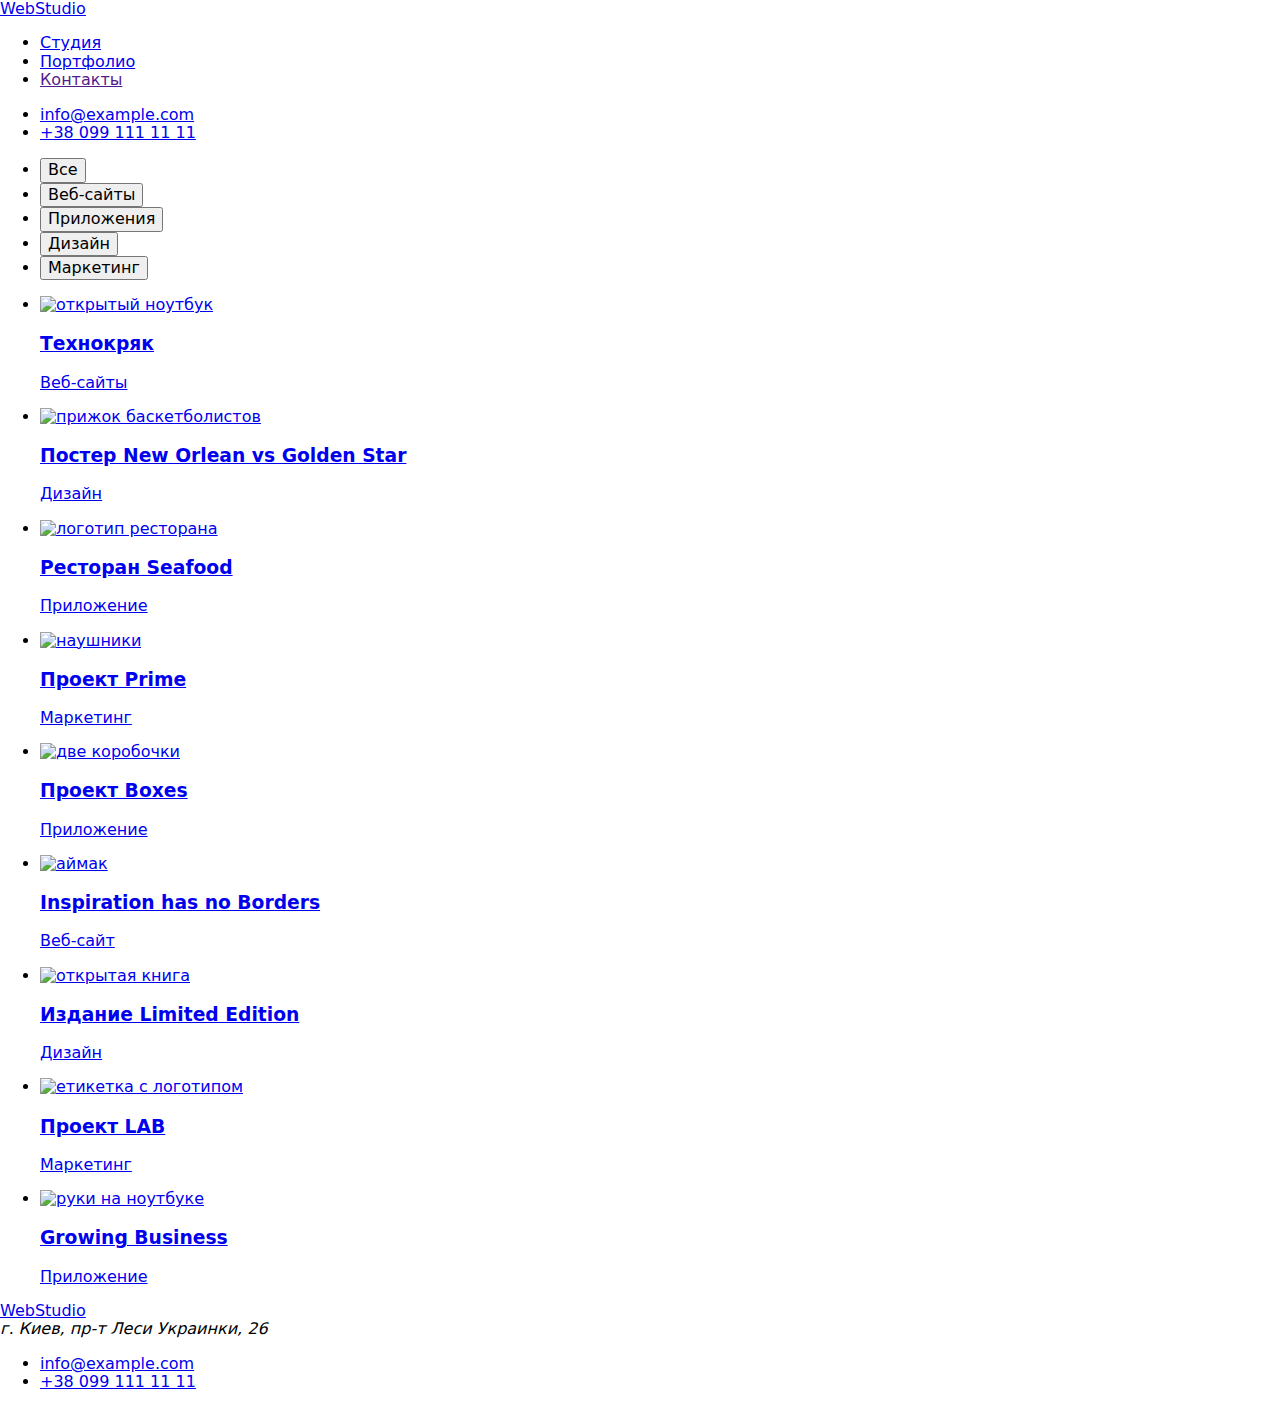
==== portfolio.html @ 8b204c25 "Добавляет class container" ====
<!DOCTYPE html>
<html lang="ru">
  <head>
    <meta charset="UTF-8" />
    <meta name="viewport" content="width=device-width, initial-scale=1.0" />
    <title>Document</title>
    <link rel="stylesheet" href="https://cdnjs.cloudflare.com/ajax/libs/modern-normalize/1.0.0/modern-normalize.min.css">
    <link rel="preconnect" href="https://fonts.gstatic.com"> 
    <link rel="preconnect" href="https://fonts.gstatic.com"> 
    <link href="https://fonts.googleapis.com/css2?family=Raleway:wght@700&family=Roboto:wght@400;500;700;900&display=swap" rel="stylesheet">
    <link rel="stylesheet" href="./css/styles.css">
  </head>

  <body>
    <!--Шапка сайта-->
    <header>
      <div class="container">
        <nav>
          <a href="./index.html" class="logo">Web<span class="logo-header">Studio</span></a>

          <ul class="site-nav list">
            <li>
              <a href="./index.html" class="link">Студия</a>
            </li>
            <li>
              <a href="./portfolio.html" class="link current">Портфолио</a>
            </li>
            <li>
              <a href="" class="link">Контакты</a>
            </li>
          </ul>
        </nav>
        
        <ul class="adrress-header">
          <li><a href="mailto:info@example.com" class="adrress">info@example.com</a></li>
          <li><a href="tel:+380991111111" class="adrress">+38 099 111 11 11</a></li>
      </ul>
  </div>
    </header>

    <main>
      <!--Кнопки-->
      <section>
        <div class="container">
          <h2 hidden>Портфоліо</h2>
            <ul>
              <li class="filter-list">
                <button type="button" class="filter-btn">Все</button>
              </li>
              <li>
                <button type="button" class="filter-btn">Веб-сайты</button>
              </li>
              <li>
                <button type="button" class="filter-btn">Приложения</button>
              </li>
              <li>
                <button type="button" class="filter-btn">Дизайн</button>
              </li>
              <li>
                <button type="button" class="filter-btn">Маркетинг</button>
              </li>
            </ul>
        

      <!--Все предложения в портфолио-->

        <ul class="offers-list">
          <li class="offers-item">
            <a href="#">
            <img src="./images-portfolio/Laptop.png" alt="открытый ноутбук">
            <h3 class="offers-list">Технокряк</h3>
            <p class="heading">Веб-сайты</p>
            </a>
          </li>
          
          <li class="offers-item">
            <a href="#">
            <img src="./images-portfolio/Bascketball.png" alt="прижок баскетболистов">
            <h3 class="offers-list">Постер New Orlean vs Golden Star</h3>
            <p class="heading">Дизайн</p>
            </a>
          </li>
          <li class="offers-item">
            <a href="#">
            <img src="./images-portfolio/Fish.png" alt="логотип ресторана">
            <h3 class="offers-list">Ресторан Seafood</h3>
            <p class="heading">Приложение</p>
            </a>
        </li>
          <li class="offers-item">
            <a href="#">
            <img src="./images-portfolio/Headphone.png" alt="наушники">
            <h3 class="offers-list">Проект Prime</h3>
            <p class="heading">Маркетинг</p>
            </a>
          </li>
          <li class="offers-item">
            <a href="#">
            <img src="./images-portfolio/Boxes.png" alt="две коробочки">
            <h3 class="offers-list">Проект Boxes</h3>
            <p class="heading">Приложение</p>
            </a>
        </li>
          <li class="offers-item">
            <a href="#">
            <img src="./images-portfolio/Monitor.png" alt="аймак">
            <h3 class="offers-list">Inspiration has no Borders</h3>
            <p class="heading">Веб-сайт</p>
            </a>
          </li>
          <li class="offers-item">
            <a href="#">
            <img src="./images-portfolio/Book.png" alt="открытая книга">
            <h3 class="offers-list">Издание Limited Edition</h3>
            <p class="heading">Дизайн</p>
            </a>
          </li>
          <li class="offers-item">
            <a href="#">
            <img src="./images-portfolio/Label.png" alt="етикетка с логотипом">
            <h3 class="offers-list">Проект LAB</h3>
            <p class="heading">Маркетинг</p>
            </a>
          </li>
          <li class="offers-item">
            <a href="#">
            <img src="./images-portfolio/LaptopHands.png" alt="руки на ноутбуке">
            <h3 class="offers-list">Growing Business</h3>
            <p class="heading">Приложение</p>
            </a>
          </li>
        </ul>
        </div>
      </section>
    </main>
    <!--Футер-->
    <footer>
        <div class="container">
          <a href="./index.html" class="logo">Web<span class="logo-footer">Studio</span></a>
          <address class="adrress-post">
            г. Киев, пр-т Леси Украинки, 26
          </address>
          <ul class="adrress-footer">
            <li>
              <a href="mailto:info@example.com" class="adrress">info@example.com</a>
            </li>
            <li>
              <a href="tel:+380991111111" class="adrress">+38 099 111 11 11</a>
            </li>
          </ul>
        </div>   
    </footer>
  </body>
</html>
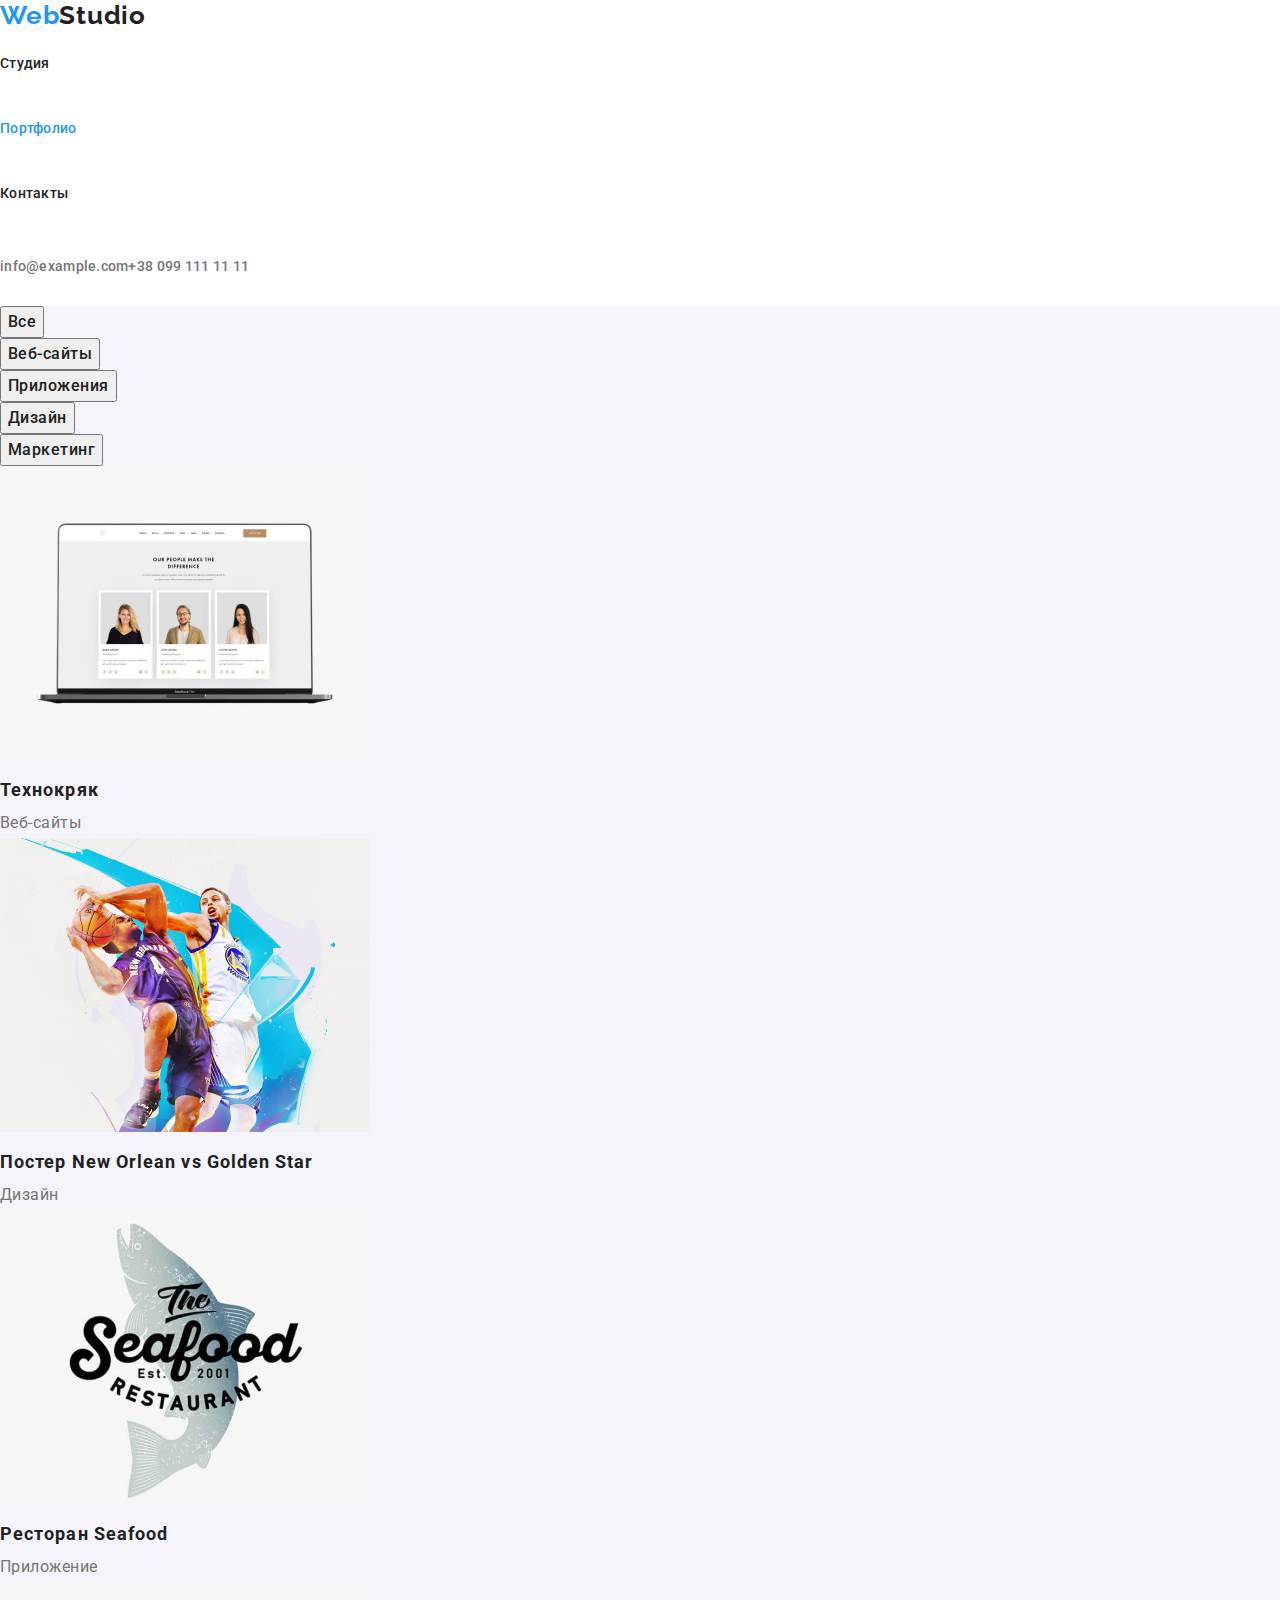
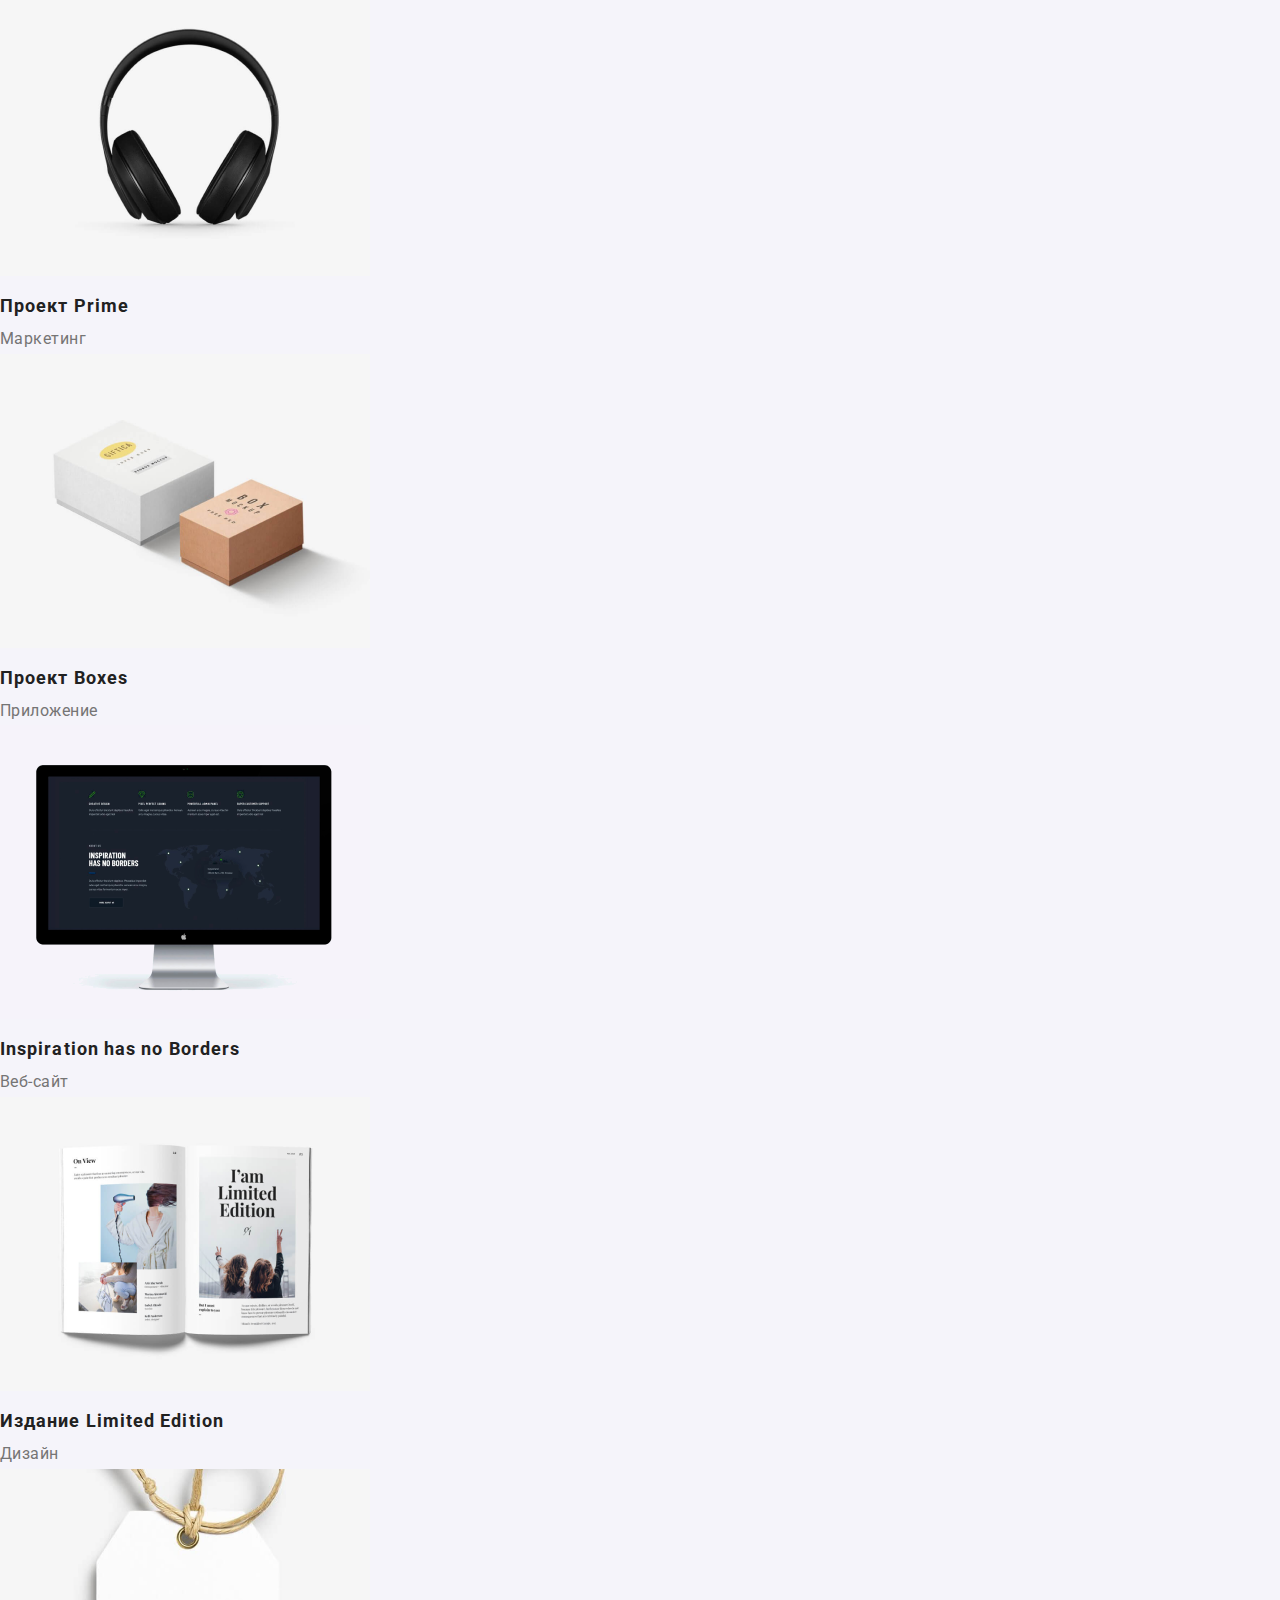
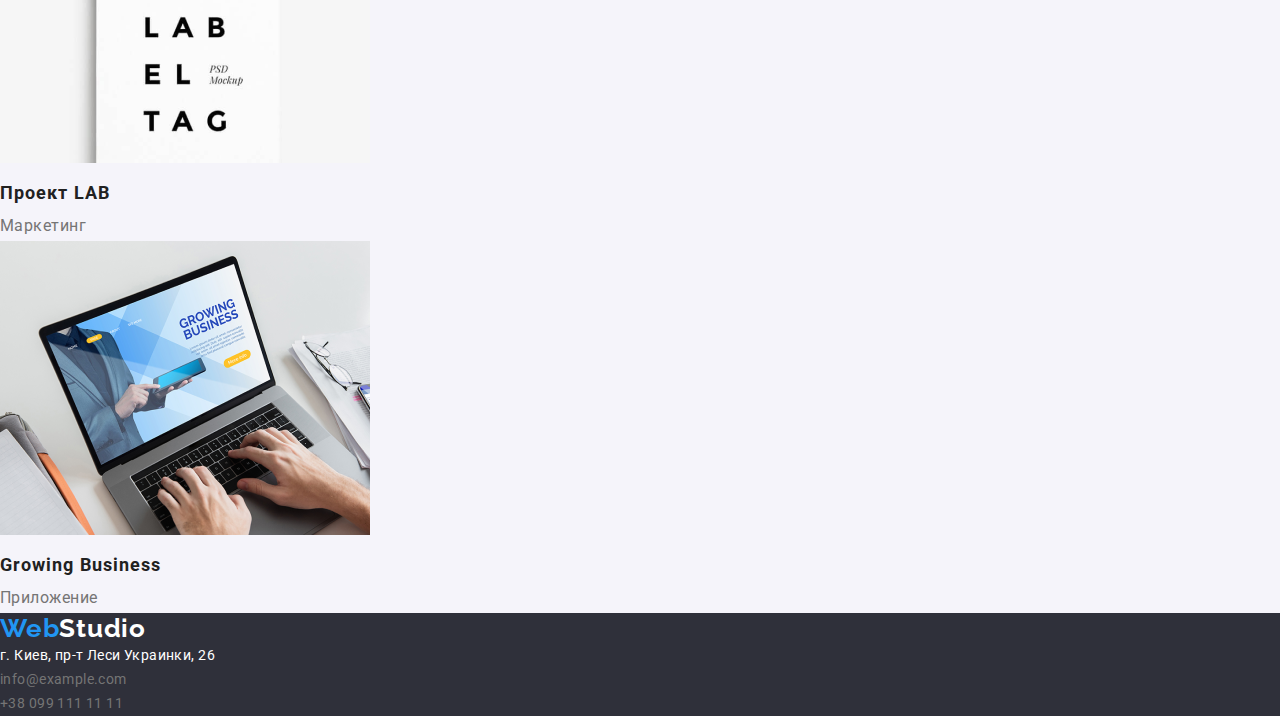
==== commit 16657bf0: "Добавляет обновления оформления" ====
--- a/portfolio.html
+++ b/portfolio.html
@@ -3,7 +3,7 @@
   <head>
     <meta charset="UTF-8" />
     <meta name="viewport" content="width=device-width, initial-scale=1.0" />
-    <title>Document</title>
+    <title>WebStudio</title>
     <link rel="stylesheet" href="https://cdnjs.cloudflare.com/ajax/libs/modern-normalize/1.0.0/modern-normalize.min.css">
     <link rel="preconnect" href="https://fonts.gstatic.com"> 
     <link rel="preconnect" href="https://fonts.gstatic.com"> 
@@ -13,10 +13,9 @@
 
   <body>
     <!--Шапка сайта-->
-    <header>
-      <div class="container">
+    <header> 
         <nav>
-          <a href="./index.html" class="logo">Web<span class="logo-header">Studio</span></a>
+          <a href="./index.html" class="logo-blue">Web<span class="logo-black">Studio</span></a>
 
           <ul class="site-nav list">
             <li>
@@ -30,18 +29,18 @@
             </li>
           </ul>
         </nav>
-        
+      
         <ul class="adrress-header">
           <li><a href="mailto:info@example.com" class="adrress">info@example.com</a></li>
           <li><a href="tel:+380991111111" class="adrress">+38 099 111 11 11</a></li>
       </ul>
-  </div>
+
     </header>
 
     <main>
       <!--Кнопки-->
       <section>
-        <div class="container">
+
           <h2 hidden>Портфоліо</h2>
             <ul>
               <li class="filter-list">
@@ -130,13 +129,13 @@
             </a>
           </li>
         </ul>
-        </div>
+
       </section>
     </main>
     <!--Футер-->
     <footer>
-        <div class="container">
-          <a href="./index.html" class="logo">Web<span class="logo-footer">Studio</span></a>
+       
+          <a href="./index.html" class="logo-blue">Web<span class="logo-white">Studio</span></a>
           <address class="adrress-post">
             г. Киев, пр-т Леси Украинки, 26
           </address>
@@ -148,7 +147,7 @@
               <a href="tel:+380991111111" class="adrress">+38 099 111 11 11</a>
             </li>
           </ul>
-        </div>   
+          
     </footer>
   </body>
 </html>--- a/css/styles.css
+++ b/css/styles.css
@@ -0,0 +1,316 @@
+:root {
+    --primary-text-color: #757575;
+    --title-text-color:  #212121;
+    --accent-color: #2196F3;
+    --hero-text-color: #FFFFFF;
+    --transparent-color: rgba(255, 255, 255, 0.6);
+
+    --background-main-color: #E5E5E5;
+    --background-secondary-color: #F5F4FA;
+    --background-hero-footer-color: #2F303A;
+    --background-head-color: #FFFFFF;
+}          
+        /* цвет основного текста (светло-серый)  #757575; */
+        /* цвет вторичного текста (заголовки, ближе к черному) #212121; */
+        /* цвет акцента #2196F3; */
+        /* цвет текста героя и почтового адреса (белый) #FFFFFF; */
+        /* цвет прозрачный (адрес) rgba(255, 255, 255, 0.6); */
+
+        /* цвет фона основной (белее) #E5E5E5; */
+        /* цвет фона вторичный (серее) #F5F4FA; */
+        /* цвет фона героя и футера #2F303A */
+        /* цвет фона в хедере (белый) #FFFFFF */
+
+body {
+    font-family: 'Roboto', sans-serif;
+
+    color: var(--primary-text-color);
+}
+
+h1, 
+h2, 
+h3 {
+    font-family: 'Roboto', sans-serif;
+    font-weight: 900;
+}
+
+main {
+    background-color: var(--background-secondary-color);
+}
+
+a {
+    text-decoration: none;
+}
+
+li {
+    list-style: none;
+}
+
+h1, 
+h2,
+h3,
+ul,
+p {
+    margin-top: 0;
+    margin-bottom: 0;
+    padding-left: 0;
+}
+/* Common */
+
+.container {
+    display: flex;
+    align-items: center;
+
+    width: 1170px;
+    margin-left: auto;
+    margin-right: auto;
+    padding: 15px;
+    padding-right: 15px;
+}
+
+/* Header */
+
+header {
+    
+    background-color: var(--background-head-color);
+}
+
+
+/* Logo */
+.logo-blue {
+
+    margin-right: 95px;
+
+    font-family: Raleway;
+    font-weight: 700;
+    font-size: 26px;
+    line-height: 31px;
+    letter-spacing: 0.03em;
+
+    color: var(--accent-color);
+
+}
+.logo-black {
+    color: var(--title-text-color);
+}
+.logo-white {
+    color: var(--hero-text-color);
+
+}
+
+/* Site-nav */
+
+/* Задає колір і шрифт для навігації */
+.site-nav .item {
+    display: inline-flex;
+
+}
+.site-nav > .item:not(:last-child) {
+    margin-right: 40px;
+}
+
+.site-nav .link {
+    display: block;
+    padding: 32px 0;
+
+    font-weight: 500;
+    font-size: 14px;
+    line-height: 1.14px;
+    letter-spacing: 0.02em;
+
+    color: var(--title-text-color);
+}
+.site-nav .link:hover,
+.site-nav .link:focus{
+    color: var(--accent-color);
+}
+.site-nav .link.current {
+    color: var(--accent-color);
+}
+
+/* Adrress effect */
+
+.adrress-header {
+
+    display: flex;
+    margin-left: auto;
+    margin-right: 52px;
+}
+
+.adrress-header .adrress,
+.adrress-footer .adrress {
+
+    color: var(--primary-text-color);
+}
+
+.adrress-header .adrress {
+    display: block;
+    padding: 32px 0;
+    
+    font-family: Roboto;
+    font-weight: 500;
+    font-size: 14px;
+    line-height: 16px;
+    letter-spacing: 0.02em;
+}
+
+.adrress-header .adrress:hover,
+.adrress-header .adrress:focus,
+.adrress-footer .adrress:hover,
+.adrress-footer .adrress:focus{
+    color: var(--accent-color);
+}
+.mail-link {
+    margin-left: auto;
+    margin-right: 40px;
+}
+.adrress-post {
+    font-style: normal;
+    font-weight: 400;
+    font-size: 14px;
+    line-height: 1.71;
+    letter-spacing: 0.03em;
+
+    color: var(--hero-text-color);
+}
+.adrress-footer {
+    font-style: normal;
+    font-weight: 400;
+    font-size: 14px;
+    line-height: 1.71;
+    letter-spacing: 0.03em;
+}
+
+/* Hero */
+.hero {
+    background-color: var(--background-hero-footer-color);
+}
+.hero-title {
+    text-align: center;
+    display: flex;
+    justify-content: center;
+    align-items: center;
+    margin: 0 auto 30px;
+
+    padding-top: 200px;
+    padding-bottom: 200px;
+    
+    font-size: 44px;
+    line-height: 1.36;
+    letter-spacing: 0.06em;
+    text-transform: uppercase;
+
+    color: var(--hero-text-color);
+}
+
+.container .hero-section {
+    
+}
+/* Button */
+.button {
+
+    font-weight: 700;
+    font-size: 16px;
+    line-height: 1.87;
+    align-items: center;
+    text-align: center;
+    letter-spacing: 0.06em;
+
+    cursor: pointer;
+
+    color: var(--hero-text-color); 
+    background-color: var(--accent-color);
+}
+
+/* Section*/
+.section-title {
+    font-weight: 700;
+    font-size: 36px;
+    line-height: 1.16;
+    text-align: center;
+    letter-spacing: 0.03em;
+
+    color: var(--title-text-color);
+}
+.title-description {
+    font-weight: 400;
+    font-size: 14px;
+    line-height: 1.71;
+    letter-spacing: 0.03em;
+}
+
+/* Feature-list */
+.feature-list .title {
+    font-style: 700;
+    font-weight: bold;
+    font-size: 14px;
+    line-height: 1.14;
+    letter-spacing: 0.03em;
+    text-transform: uppercase;
+
+    color: var(--title-text-color);
+}
+
+/* Our-team */
+.section-bgc {
+    background-color: var(--background-main-color);
+}
+.team-list .person {
+    font-weight: 500;
+    font-size: 16px;
+    line-height: 1.19;
+    text-align: center;
+    letter-spacing: 0.03em;
+
+    color: var(--title-text-color);
+}
+.duties {
+    font-weight: normal;
+    font-size: 16px;
+    line-height: 1.19;
+    text-align: center;
+    letter-spacing: 0.03em;
+}
+footer {
+    background-color: var(--background-hero-footer-color);
+}
+
+
+                /* Стили для portfolio.html */
+
+/* Butoons */
+
+.filter-btn{
+    font-weight: 500;
+    font-size: 16px;
+    line-height: 1.62;
+    text-align: center;
+    letter-spacing: 0.03em;
+
+    color: var(--title-text-color);
+}
+.filter-btn:hover,
+.filter-btn:focus{
+    color: var(--hero-text-color);
+    background-color: var(--accent-color);
+}
+
+                /* All offers */
+     
+.offers-list {
+    font-weight: 700;
+    font-size: 18px;
+    line-height: 2;
+    letter-spacing: 0.06em;
+
+    color: var(--title-text-color);
+}
+.heading {
+    font-weight: 400;
+    font-size: 16px;
+    line-height: 1.87;
+    letter-spacing: 0.03em;
+
+    color: var(--primary-text-color);
+}    
+
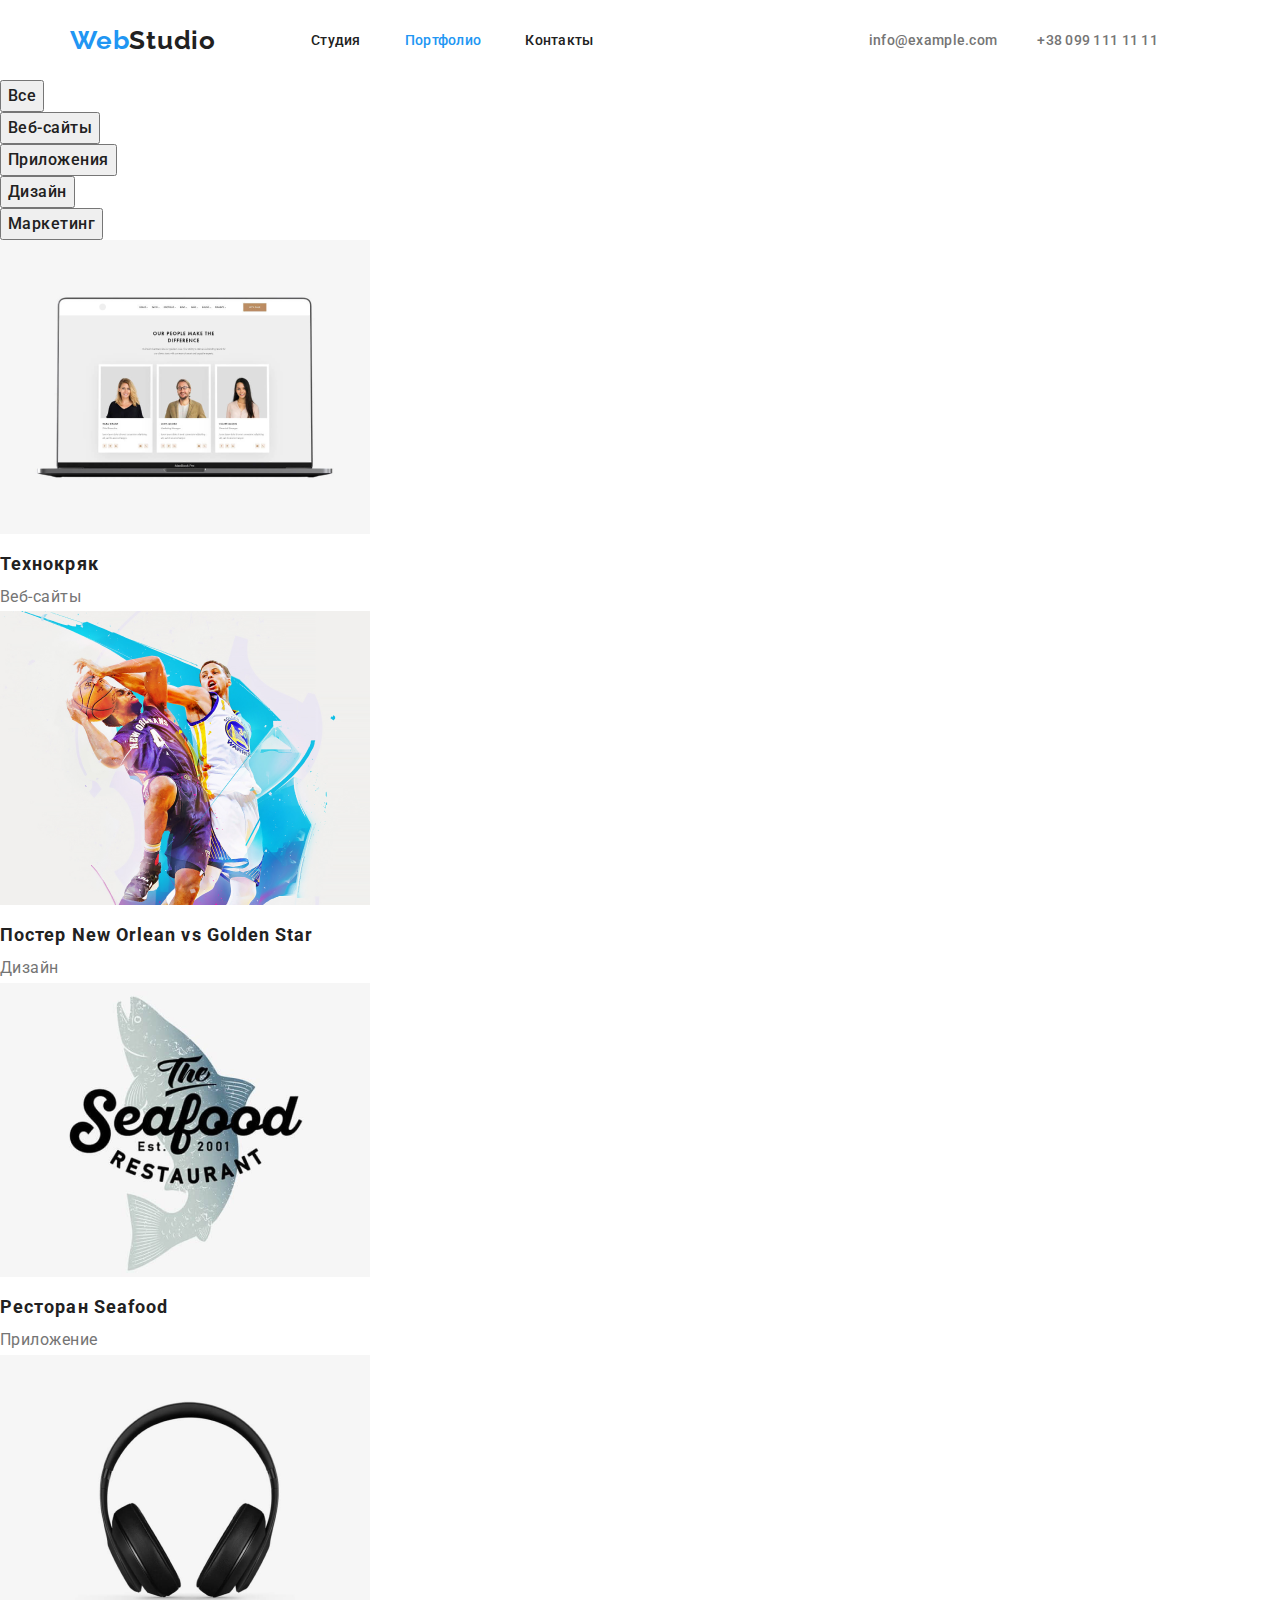
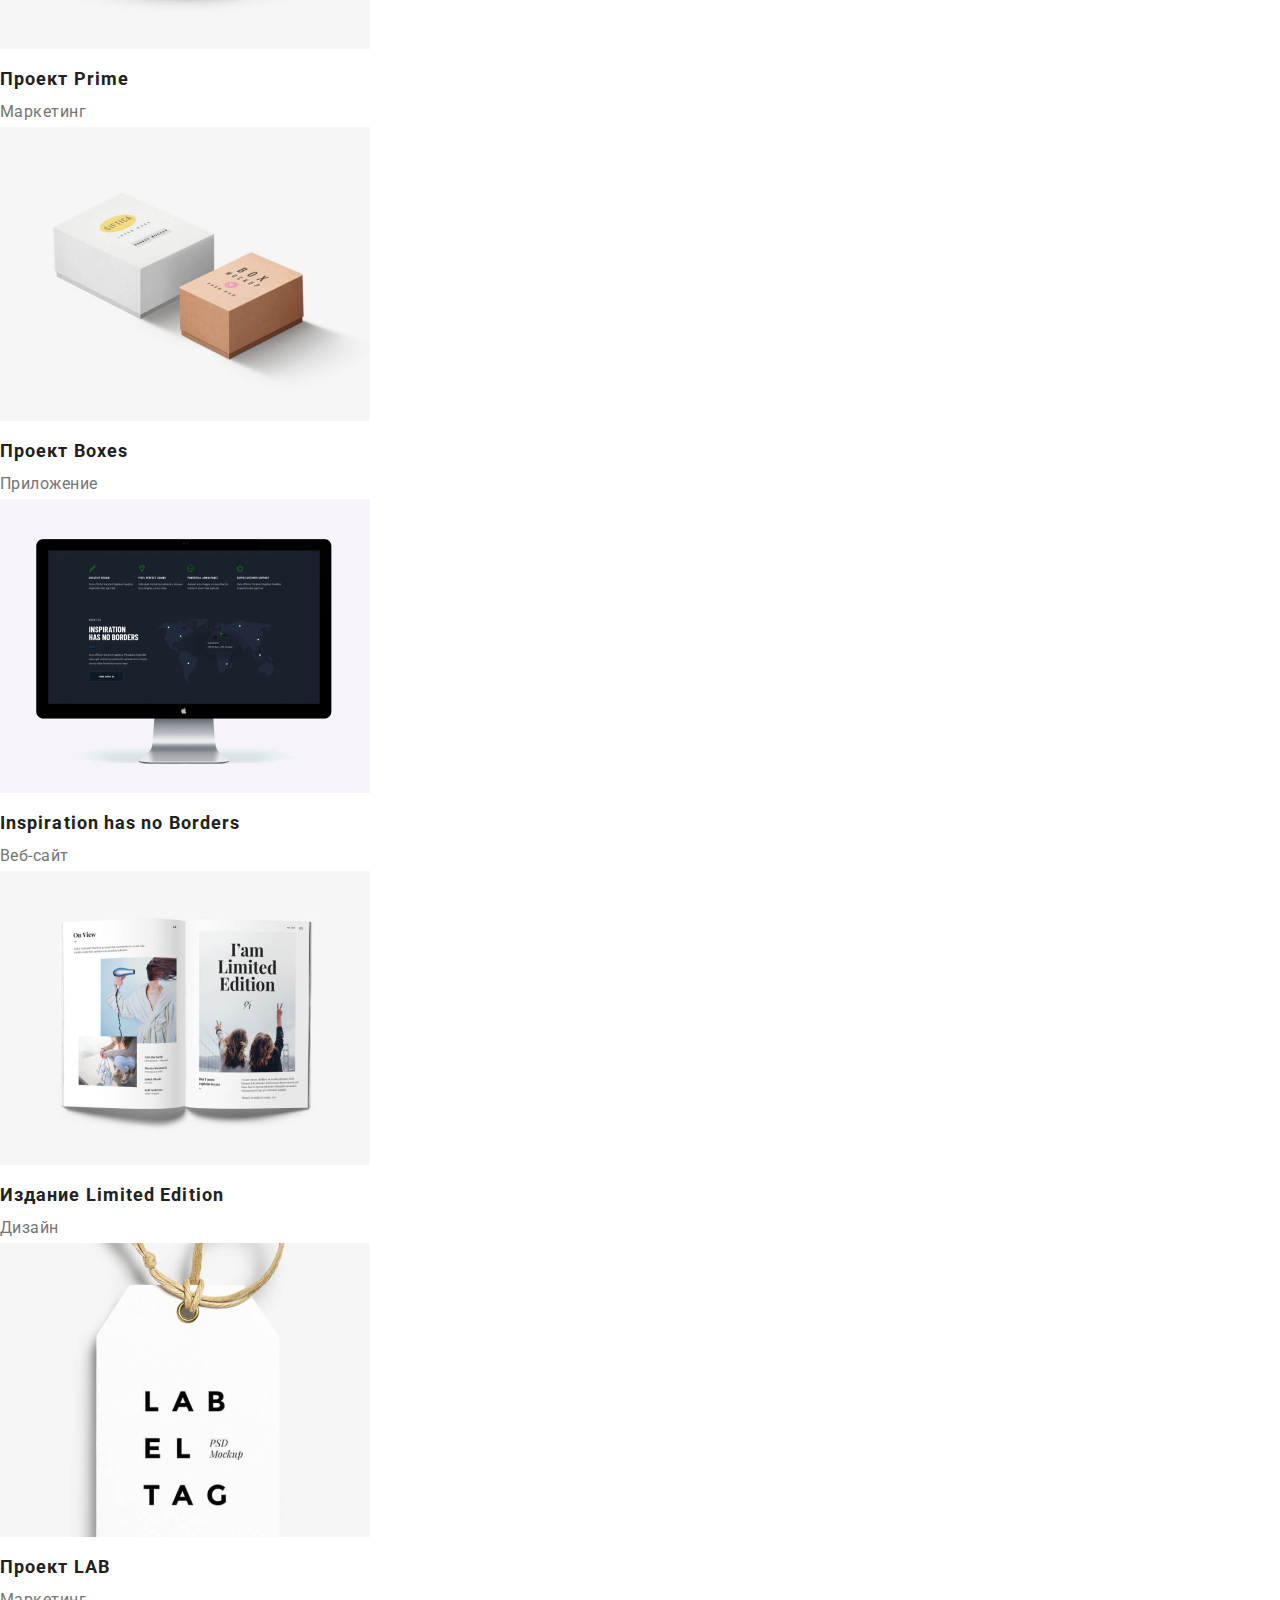
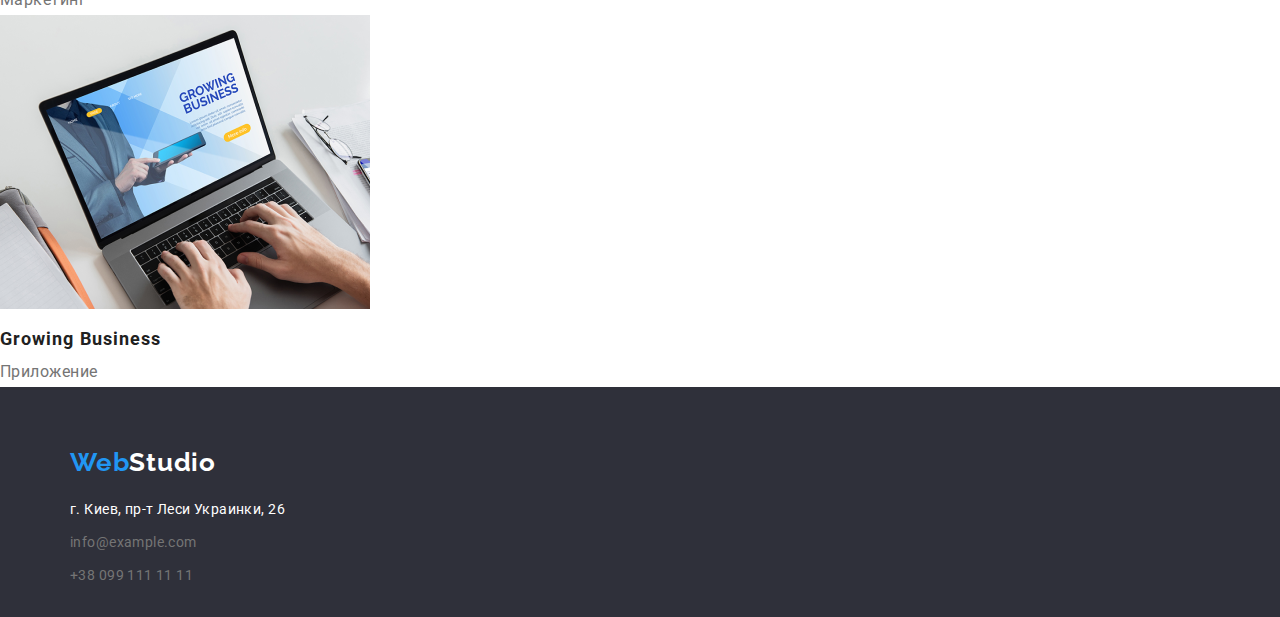
==== commit fe583898: "Обновляет portfolio html" ====
--- a/portfolio.html
+++ b/portfolio.html
@@ -13,88 +13,90 @@
 
   <body>
     <!--Шапка сайта-->
-    <header> 
-        <nav>
-          <a href="./index.html" class="logo-blue">Web<span class="logo-black">Studio</span></a>
-
-          <ul class="site-nav list">
-            <li>
-              <a href="./index.html" class="link">Студия</a>
-            </li>
-            <li>
-              <a href="./portfolio.html" class="link current">Портфолио</a>
-            </li>
-            <li>
-              <a href="" class="link">Контакты</a>
-            </li>
+    <header>
+      <div class="head">
+            <a class="logo-blue" href="./index.html">Web<span class="logo-black">Studio</span>
+            </a>
+            <nav>
+              <ul class="site-nav">
+              <li class="item">
+                <a href="./index.html" class="link ">Студия</a>
+              </li>
+              <li class="item">
+                <a href="./portfolio.html" class="link current">Портфолио</a>
+              </li>
+              <li class="item">
+                <a href="" class="link">Контакты</a>
+              </li>
           </ul>
         </nav>
-      
+
         <ul class="adrress-header">
-          <li><a href="mailto:info@example.com" class="adrress">info@example.com</a></li>
-          <li><a href="tel:+380991111111" class="adrress">+38 099 111 11 11</a></li>
-      </ul>
-
+            <li class="mail-link"><a href="mailto:info@example.com" class="adrress">info@example.com</a></li>
+            <li><a href="tel:+380991111111" class="adrress">+38 099 111 11 11</a></li>
+        </ul>
+      </div>
     </header>
 
     <main>
       <!--Кнопки-->
       <section>
 
-          <h2 hidden>Портфоліо</h2>
-            <ul>
+          <h2 class="visually-hidden">Портфоліо</h2>
+            <ul class="filter-item">
               <li class="filter-list">
                 <button type="button" class="filter-btn">Все</button>
               </li>
-              <li>
+              <li class="filter-list">
                 <button type="button" class="filter-btn">Веб-сайты</button>
               </li>
-              <li>
+              <li class="filter-list">
                 <button type="button" class="filter-btn">Приложения</button>
               </li>
-              <li>
+              <li class="filter-list">
                 <button type="button" class="filter-btn">Дизайн</button>
               </li>
-              <li>
+              <li class="filter-list">
                 <button type="button" class="filter-btn">Маркетинг</button>
               </li>
             </ul>
         
 
       <!--Все предложения в портфолио-->
-
+        <div></div>
         <ul class="offers-list">
           <li class="offers-item">
-            <a href="#">
+            <a class="offers-item-link" href="#">
             <img src="./images-portfolio/Laptop.png" alt="открытый ноутбук">
+            <div></div>
             <h3 class="offers-list">Технокряк</h3>
             <p class="heading">Веб-сайты</p>
             </a>
           </li>
           
           <li class="offers-item">
-            <a href="#">
+            <a class="offers-item-link" href="#">
             <img src="./images-portfolio/Bascketball.png" alt="прижок баскетболистов">
             <h3 class="offers-list">Постер New Orlean vs Golden Star</h3>
             <p class="heading">Дизайн</p>
             </a>
           </li>
           <li class="offers-item">
-            <a href="#">
+            <a class="offers-item-link" href="#">
             <img src="./images-portfolio/Fish.png" alt="логотип ресторана">
             <h3 class="offers-list">Ресторан Seafood</h3>
             <p class="heading">Приложение</p>
             </a>
         </li>
           <li class="offers-item">
-            <a href="#">
+            <a class="offers-item-link" href="#">
             <img src="./images-portfolio/Headphone.png" alt="наушники">
             <h3 class="offers-list">Проект Prime</h3>
             <p class="heading">Маркетинг</p>
             </a>
           </li>
           <li class="offers-item">
-            <a href="#">
+            <a class="offers-item-link" href="#">
             <img src="./images-portfolio/Boxes.png" alt="две коробочки">
             <h3 class="offers-list">Проект Boxes</h3>
             <p class="heading">Приложение</p>
@@ -133,21 +135,21 @@
       </section>
     </main>
     <!--Футер-->
-    <footer>
-       
-          <a href="./index.html" class="logo-blue">Web<span class="logo-white">Studio</span></a>
-          <address class="adrress-post">
-            г. Киев, пр-т Леси Украинки, 26
-          </address>
-          <ul class="adrress-footer">
-            <li>
-              <a href="mailto:info@example.com" class="adrress">info@example.com</a>
-            </li>
-            <li>
-              <a href="tel:+380991111111" class="adrress">+38 099 111 11 11</a>
-            </li>
-          </ul>
-          
+    <footer class="footer">
+      <div class="container">
+        <a href="./index.html" class="logo-blue">Web<span class="logo-white">Studio</span></a>
+        <address class="adrress-post">
+          г. Киев, пр-т Леси Украинки, 26
+        </address>
+        <ul class="adrress-footer">
+          <li class="adrress-item">
+            <a href="mailto:info@example.com" class="adrress">info@example.com</a>
+          </li>
+          <li>
+            <a href="tel:+380991111111" class="adrress">+38 099 111 11 11</a>
+          </li>
+        </ul>
+      </div>
     </footer>
   </body>
 </html>--- a/css/styles.css
+++ b/css/styles.css
@@ -5,7 +5,7 @@
     --hero-text-color: #FFFFFF;
     --transparent-color: rgba(255, 255, 255, 0.6);
 
-    --background-main-color: #E5E5E5;
+    --background-main-color: #E5E5E5; 
     --background-secondary-color: #F5F4FA;
     --background-hero-footer-color: #2F303A;
     --background-head-color: #FFFFFF;
@@ -35,7 +35,7 @@
 }
 
 main {
-    background-color: var(--background-secondary-color);
+    background-color: var(--background-main-color--);
 }
 
 a {
@@ -58,23 +58,31 @@
 /* Common */
 
 .container {
+    display: inline-flex;
+    align-items: center;
+
+    width: 1170px;
+    padding: 0 15px;
+	margin: 0 auto;
+}
+
+/* Header */
+
+header {
+
+    background-color: var(--background-head-color);
+}
+
+.head {
     display: flex;
     align-items: center;
 
     width: 1170px;
-    margin-left: auto;
-    margin-right: auto;
-    padding: 15px;
-    padding-right: 15px;
-}
-
-/* Header */
-
-header {
-    
-    background-color: var(--background-head-color);
-}
-
+    padding: 0 15px;
+	margin: 0 auto;
+
+
+}
 
 /* Logo */
 .logo-blue {
@@ -102,7 +110,7 @@
 
 /* Задає колір і шрифт для навігації */
 .site-nav .item {
-    display: inline-flex;
+    display: inline-block;
 
 }
 .site-nav > .item:not(:last-child) {
@@ -110,7 +118,7 @@
 }
 
 .site-nav .link {
-    display: block;
+    display: inline;
     padding: 32px 0;
 
     font-weight: 500;
@@ -144,7 +152,7 @@
 }
 
 .adrress-header .adrress {
-    display: block;
+    display: inline-block;
     padding: 32px 0;
     
     font-family: Roboto;
@@ -165,6 +173,8 @@
     margin-right: 40px;
 }
 .adrress-post {
+    margin-top: 20px;
+    margin-bottom: 9px;
     font-style: normal;
     font-weight: 400;
     font-size: 14px;
@@ -174,6 +184,7 @@
     color: var(--hero-text-color);
 }
 .adrress-footer {
+    margin-bottom: 9px;
     font-style: normal;
     font-weight: 400;
     font-size: 14px;
@@ -183,17 +194,19 @@
 
 /* Hero */
 .hero {
+    
     background-color: var(--background-hero-footer-color);
-}
-.hero-title {
-    text-align: center;
-    display: flex;
-    justify-content: center;
-    align-items: center;
-    margin: 0 auto 30px;
-
+    text-align: center;
+}
+.hero-section {
+    display: inline-block;
+    width: 696px;
     padding-top: 200px;
     padding-bottom: 200px;
+    
+}
+.hero-title {
+    margin: 0 auto 30px;
     
     font-size: 44px;
     line-height: 1.36;
@@ -203,27 +216,46 @@
     color: var(--hero-text-color);
 }
 
-.container .hero-section {
-    
-}
+
+
+
+
 /* Button */
 .button {
-
+    padding: 10px 32px;
+    min-width: 200px;
+    align-items: baseline;
+    text-align: center; 
+    
     font-weight: 700;
     font-size: 16px;
     line-height: 1.87;
-    align-items: center;
-    text-align: center;
+    
     letter-spacing: 0.06em;
-
     cursor: pointer;
-
+    border-radius: 4px;
+    border: none;
     color: var(--hero-text-color); 
     background-color: var(--accent-color);
 }
 
+
+
+
 /* Section*/
-.section-title {
+
+.visually-hidden {
+position: absolute;
+clip: rect(0 0 0 0);
+width: 1px;
+height: 1px;
+margin: 1px;
+}
+
+.employment-title {
+    margin-bottom: 50px;
+    display: block;
+
     font-weight: 700;
     font-size: 36px;
     line-height: 1.16;
@@ -232,6 +264,7 @@
 
     color: var(--title-text-color);
 }
+
 .title-description {
     font-weight: 400;
     font-size: 14px;
@@ -240,7 +273,24 @@
 }
 
 /* Feature-list */
+
+.feature-list {
+    display: flex;
+    padding-top: 94px;
+    padding-bottom: 94px;
+}
+.feature-benefits:not(:nth-child(4n)) {
+    margin-right: 30px;
+}
+
+.feature-benefits {
+    width: calc((1170px - 90px) / 4);
+}
+
 .feature-list .title {
+    margin-bottom: 10px;
+    
+
     font-style: 700;
     font-weight: bold;
     font-size: 14px;
@@ -251,11 +301,57 @@
     color: var(--title-text-color);
 }
 
+/* Employment */
+
+.container {
+    display: block;
+}
+
+.team-heading {
+    display: block;
+    padding-top: 94px;
+    margin-bottom: 50px;
+
+    font-weight: 700;
+    font-size: 36px;
+    line-height: 1.16;
+    text-align: center;
+    letter-spacing: 0.03em;
+
+    color: var(--title-text-color);
+}
+
+.employment {
+    display: flex;
+    justify-content: space-between;
+    padding-bottom: 94px;
+}
+.employment .item {
+    width: 370px;
+}
+
 /* Our-team */
 .section-bgc {
-    background-color: var(--background-main-color);
+    background-color: var(--background-secondary-color);
+}
+
+
+.team-list {
+    display: flex;
+    justify-content: space-between;
+    padding-bottom: 94px;
+    border-radius: 0px;
+}
+.team-card {
+    width: 270px;
+}
+
+.card-face {
+    margin-bottom: 30px;
 }
 .team-list .person {
+margin-bottom: 10px;
+
     font-weight: 500;
     font-size: 16px;
     line-height: 1.19;
@@ -265,14 +361,22 @@
     color: var(--title-text-color);
 }
 .duties {
+    margin-bottom: 90px;
     font-weight: normal;
     font-size: 16px;
     line-height: 1.19;
     text-align: center;
     letter-spacing: 0.03em;
 }
-footer {
+.footer {
+    padding-top: 60px;
+    padding-bottom: 20px;
     background-color: var(--background-hero-footer-color);
+}
+
+.adrress-footer .adrress-item:not(:last-child) {
+    margin-bottom: 9px;
+    
 }
 
 
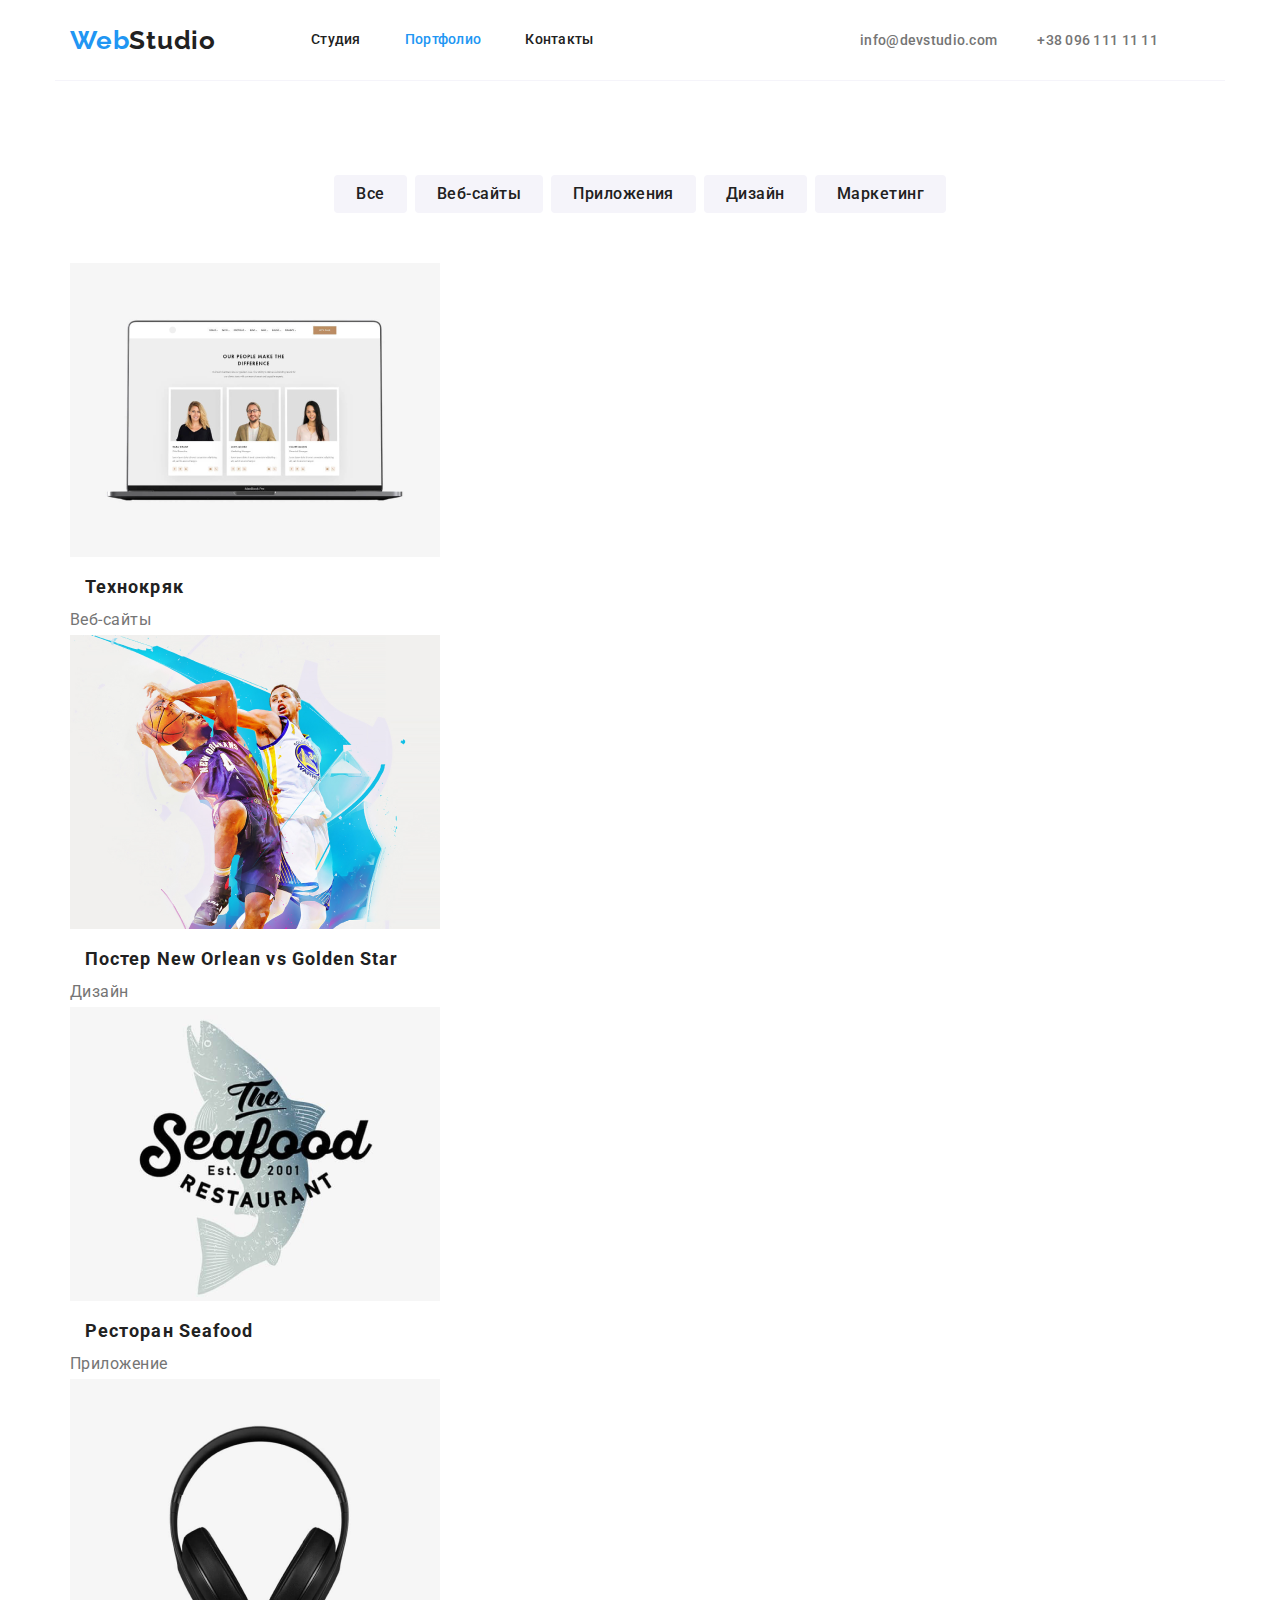
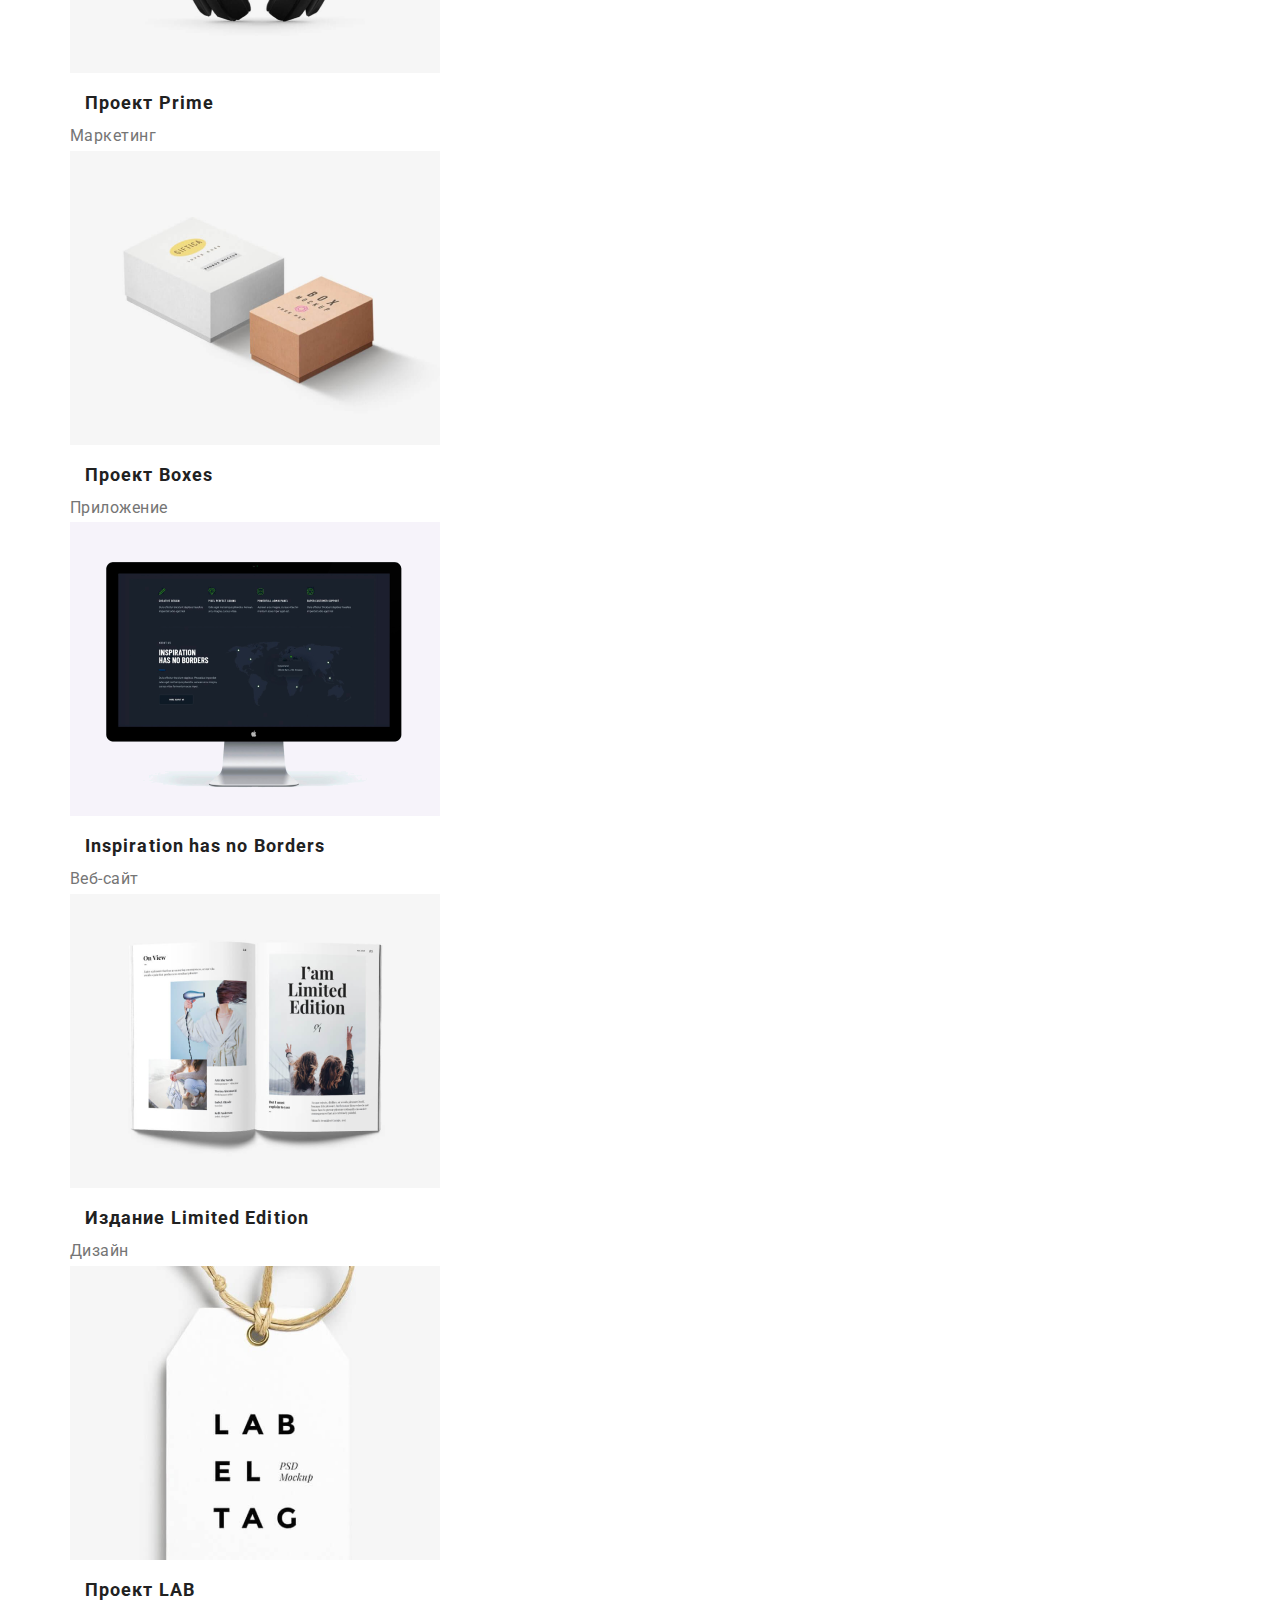
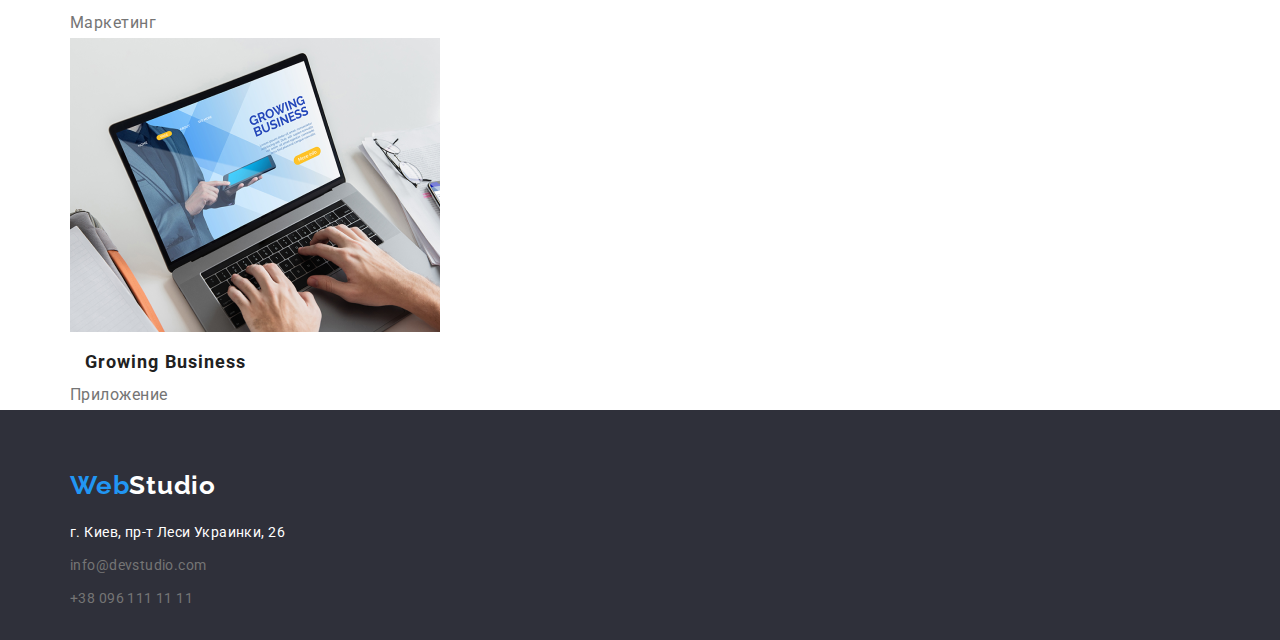
==== commit 15ee0e0b: "Обновляет разметку" ====
--- a/portfolio.html
+++ b/portfolio.html
@@ -32,15 +32,15 @@
         </nav>
 
         <ul class="adrress-header">
-            <li class="mail-link"><a href="mailto:info@example.com" class="adrress">info@example.com</a></li>
-            <li><a href="tel:+380991111111" class="adrress">+38 099 111 11 11</a></li>
+            <li class="mail-link"><a href="mailto:info@example.com" class="adrress">info@devstudio.com</info@devstudio.com></a></li>
+            <li><a href="tel:+380991111111" class="adrress">+38 096 111 11 11</a></li>
         </ul>
       </div>
     </header>
 
     <main>
       <!--Кнопки-->
-      <section>
+      <section class="portfolio">
 
           <h2 class="visually-hidden">Портфоліо</h2>
             <ul class="filter-item">
@@ -63,75 +63,92 @@
         
 
       <!--Все предложения в портфолио-->
-        <div></div>
+        <div class="joboffer">
         <ul class="offers-list">
-          <li class="offers-item">
+          <li class="item">
             <a class="offers-item-link" href="#">
             <img src="./images-portfolio/Laptop.png" alt="открытый ноутбук">
-            <div></div>
-            <h3 class="offers-list">Технокряк</h3>
-            <p class="heading">Веб-сайты</p>
+            <div class="offers-info">
+              <h3 class="offers-list">Технокряк</h3>
+              <p class="heading">Веб-сайты</p>
+            </div>
             </a>
           </li>
           
-          <li class="offers-item">
+          <li class="item">
             <a class="offers-item-link" href="#">
             <img src="./images-portfolio/Bascketball.png" alt="прижок баскетболистов">
-            <h3 class="offers-list">Постер New Orlean vs Golden Star</h3>
-            <p class="heading">Дизайн</p>
+            <div class="offers-info">
+              <h3 class="offers-list">Постер New Orlean vs Golden Star</h3>
+              <p class="heading">Дизайн</p>
+           </div>
             </a>
           </li>
-          <li class="offers-item">
+          <li class="item">
             <a class="offers-item-link" href="#">
             <img src="./images-portfolio/Fish.png" alt="логотип ресторана">
-            <h3 class="offers-list">Ресторан Seafood</h3>
-            <p class="heading">Приложение</p>
+            <div class="offers-info">
+              <h3 class="offers-list">Ресторан Seafood</h3>
+              <p class="heading">Приложение</p>
+            </div>  
+          </a>
+        </li>
+          <li class="item">
+            <a class="offers-item-link" href="#">
+            <img src="./images-portfolio/Headphone.png" alt="наушники">
+            <div class="offers-info">
+              <h3 class="offers-list">Проект Prime</h3>
+              <p class="heading">Маркетинг</p>
+            </div>
+            </a>
+          </li>
+          <li class="item">
+            <a class="offers-item-link" href="#"> 
+            <img src="./images-portfolio/Boxes.png" alt="две коробочки">
+            <div class="offers-info">
+              <h3 class="offers-list">Проект Boxes</h3>
+              <p class="heading">Приложение</p>
+            </div>
             </a>
         </li>
-          <li class="offers-item">
+          <li class="item">
             <a class="offers-item-link" href="#">
-            <img src="./images-portfolio/Headphone.png" alt="наушники">
-            <h3 class="offers-list">Проект Prime</h3>
-            <p class="heading">Маркетинг</p>
+            <img src="./images-portfolio/Monitor.png" alt="аймак">
+            <div class="offers-info">
+              <h3 class="offers-list">Inspiration has no Borders</h3>
+              <p class="heading">Веб-сайт</p>
+            </div>  
+          </a>
+          </li>
+          <li class="item">
+            <a class="offers-item-link" href="#">
+            <img src="./images-portfolio/Book.png" alt="открытая книга">
+            <div class="offers-info"> 
+              <h3 class="offers-list">Издание Limited Edition</h3>
+              <p class="heading">Дизайн</p>
+            </div>  
+          </a>
+          </li>
+          <li class="item">
+            <a class="offers-item-link" href="#">
+            <img src="./images-portfolio/Label.png" alt="етикетка с логотипом">
+            <div class="offers-info">
+              <h3 class="offers-list">Проект LAB</h3>
+              <p class="heading">Маркетинг</p>
+            </div>
             </a>
           </li>
-          <li class="offers-item">
+          <li class="item">
             <a class="offers-item-link" href="#">
-            <img src="./images-portfolio/Boxes.png" alt="две коробочки">
-            <h3 class="offers-list">Проект Boxes</h3>
-            <p class="heading">Приложение</p>
-            </a>
-        </li>
-          <li class="offers-item">
-            <a href="#">
-            <img src="./images-portfolio/Monitor.png" alt="аймак">
-            <h3 class="offers-list">Inspiration has no Borders</h3>
-            <p class="heading">Веб-сайт</p>
-            </a>
-          </li>
-          <li class="offers-item">
-            <a href="#">
-            <img src="./images-portfolio/Book.png" alt="открытая книга">
-            <h3 class="offers-list">Издание Limited Edition</h3>
-            <p class="heading">Дизайн</p>
-            </a>
-          </li>
-          <li class="offers-item">
-            <a href="#">
-            <img src="./images-portfolio/Label.png" alt="етикетка с логотипом">
-            <h3 class="offers-list">Проект LAB</h3>
-            <p class="heading">Маркетинг</p>
-            </a>
-          </li>
-          <li class="offers-item">
-            <a href="#">
-            <img src="./images-portfolio/LaptopHands.png" alt="руки на ноутбуке">
-            <h3 class="offers-list">Growing Business</h3>
-            <p class="heading">Приложение</p>
-            </a>
+            <img src="./images-portfolio/LaptopHands.png" alt="руки на ноутбуке">   
+            <div class="offers-info">
+              <h3 class="offers-list">Growing Business</h3>
+              <p class="heading">Приложение</p>
+            </div>  
+          </a>
           </li>
         </ul>
-
+      </div>
       </section>
     </main>
     <!--Футер-->
@@ -143,10 +160,10 @@
         </address>
         <ul class="adrress-footer">
           <li class="adrress-item">
-            <a href="mailto:info@example.com" class="adrress">info@example.com</a>
+            <a href="mailto:info@example.com" class="adrress">info@devstudio.com</a>
           </li>
           <li>
-            <a href="tel:+380991111111" class="adrress">+38 099 111 11 11</a>
+            <a href="tel:+380991111111" class="adrress">+38 096 111 11 11</a>
           </li>
         </ul>
       </div>
--- a/css/styles.css
+++ b/css/styles.css
@@ -69,7 +69,7 @@
 /* Header */
 
 header {
-
+    
     background-color: var(--background-head-color);
 }
 
@@ -80,7 +80,7 @@
     width: 1170px;
     padding: 0 15px;
 	margin: 0 auto;
-
+    border-bottom: 1px solid var(--background-secondary-color);
 
 }
 
@@ -110,7 +110,7 @@
 
 /* Задає колір і шрифт для навігації */
 .site-nav .item {
-    display: inline-block;
+    display: inline-flex;
 
 }
 .site-nav > .item:not(:last-child) {
@@ -245,12 +245,18 @@
 /* Section*/
 
 .visually-hidden {
-position: absolute;
-clip: rect(0 0 0 0);
-width: 1px;
-height: 1px;
-margin: 1px;
-}
+    position: absolute;
+    width: 1px;
+    height: 1px;
+    margin: -1px;
+    border: 0;
+    padding: 0;
+    
+    white-space: nowrap;
+    clip-path: inset(100%);
+    clip: rect(0 0 0 0);
+    overflow: hidden;
+  }
 
 .employment-title {
     margin-bottom: 50px;
@@ -384,7 +390,26 @@
 
 /* Butoons */
 
+
+.filter-item {
+	display: flex;
+	justify-content: center;
+    margin-bottom: 50px;
+    margin-top: 94px;
+}
+.filter-list:not(:last-child) {
+    margin-right: 8px;
+}
+
 .filter-btn{
+    padding: 6px 22px;
+
+    align-items: baseline;
+
+    cursor: pointer;
+    border-style: none;
+    border-radius: 4px;
+    min-width: 73px;
     font-weight: 500;
     font-size: 16px;
     line-height: 1.62;
@@ -392,6 +417,7 @@
     letter-spacing: 0.03em;
 
     color: var(--title-text-color);
+    background-color: var(--background-secondary-color);
 }
 .filter-btn:hover,
 .filter-btn:focus{
@@ -402,6 +428,14 @@
                 /* All offers */
      
 .offers-list {
+
+    width: 1170px;
+    padding: 0 15px;
+    margin: 0 auto;
+    
+    display: flex;
+    flex-wrap: wrap;
+
     font-weight: 700;
     font-size: 18px;
     line-height: 2;
@@ -409,7 +443,33 @@
 
     color: var(--title-text-color);
 }
+
+/* .offers-item:not(nth-child(3n)) {
+    
+    margin-right: 30px;
+} */
+
+.offers-item {
+    width: 370px;
+	background: #ffffff;
+    outline: 1px solid #eeeeee;
+    margin-right: 30px;
+    margin-bottom: 30px;
+}
+.offers-item-link {
+
+}
+
+
+.offers-item img {
+    display: block;
+}
+.offers-item a {
+    display: block;
+}
+
 .heading {
+
     font-weight: 400;
     font-size: 16px;
     line-height: 1.87;
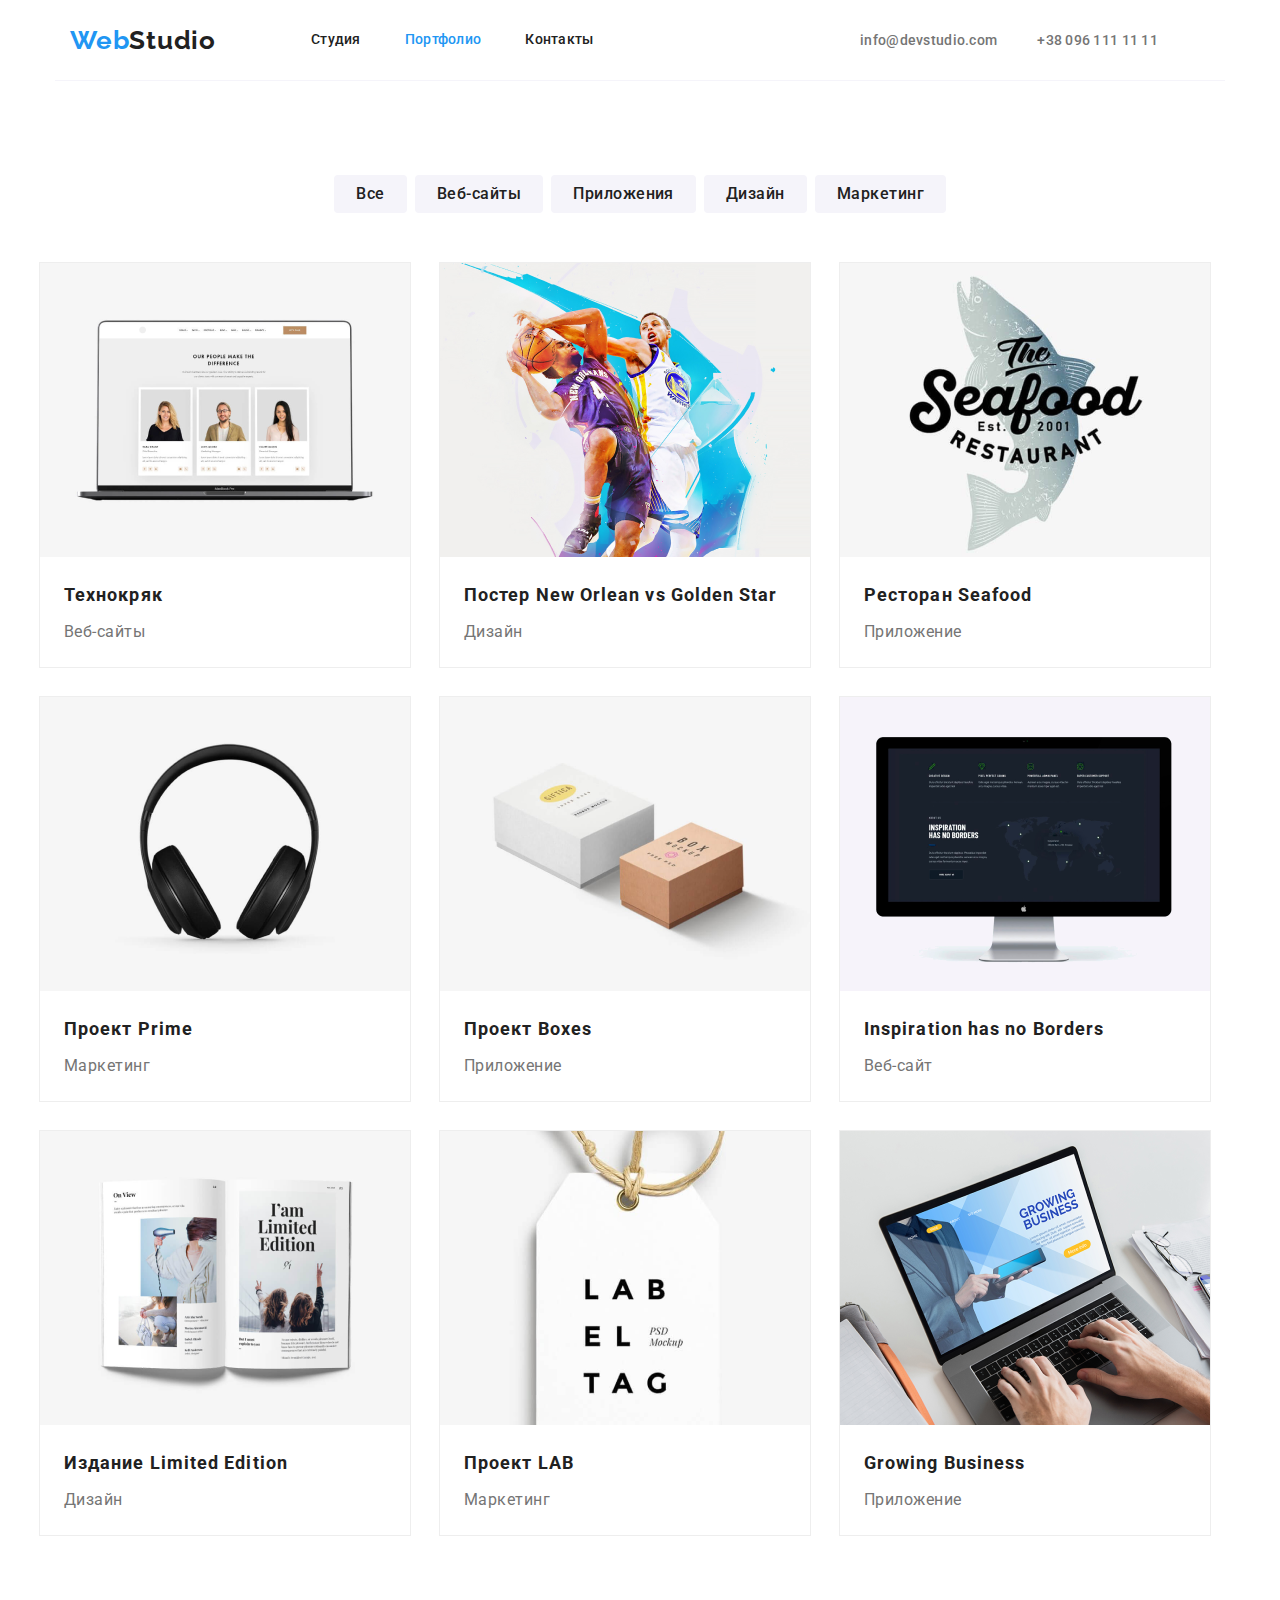
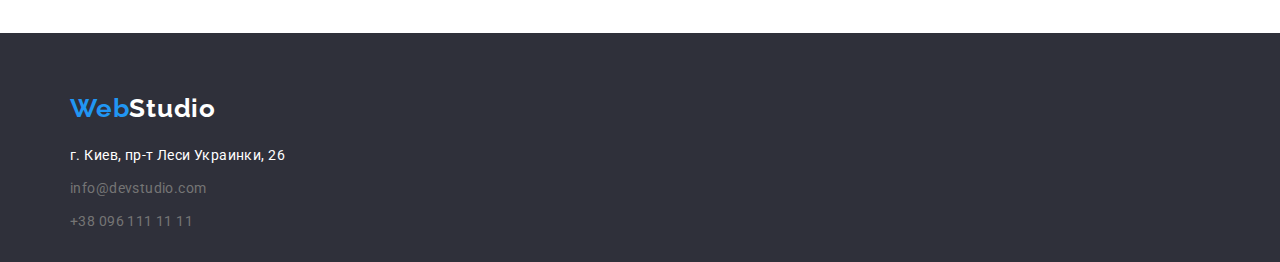
==== commit 9bf8825f: "Обновление разметки" ====
--- a/portfolio.html
+++ b/portfolio.html
@@ -32,7 +32,7 @@
         </nav>
 
         <ul class="adrress-header">
-            <li class="mail-link"><a href="mailto:info@example.com" class="adrress">info@devstudio.com</info@devstudio.com></a></li>
+            <li class="mail-link"><a href="mailto:info@example.com" class="adrress">info@devstudio.com</a></li>
             <li><a href="tel:+380991111111" class="adrress">+38 096 111 11 11</a></li>
         </ul>
       </div>
--- a/css/styles.css
+++ b/css/styles.css
@@ -389,7 +389,9 @@
                 /* Стили для portfolio.html */
 
 /* Butoons */
-
+.portfolio {
+    padding-bottom: 94px;
+}
 
 .filter-item {
 	display: flex;
@@ -426,15 +428,20 @@
 }
 
                 /* All offers */
-     
-.offers-list {
-
-    width: 1170px;
+ 
+.joboffer {
+    width: 1230px;
     padding: 0 15px;
     margin: 0 auto;
     
+}
+                
+.offers-list {
+    
     display: flex;
     flex-wrap: wrap;
+
+    margin-bottom: 4px;
 
     font-weight: 700;
     font-size: 18px;
@@ -442,34 +449,35 @@
     letter-spacing: 0.06em;
 
     color: var(--title-text-color);
-}
-
-/* .offers-item:not(nth-child(3n)) {
-    
-    margin-right: 30px;
-} */
-
-.offers-item {
+} 
+
+
+.offers-list .item {
     width: 370px;
-	background: #ffffff;
     outline: 1px solid #eeeeee;
     margin-right: 30px;
     margin-bottom: 30px;
-}
-.offers-item-link {
-
-}
-
-
-.offers-item img {
+    background-color: #fff;
+}
+
+.offers-list .item:nth-child(3n) {
+    margin-right: 0;
+}
+
+.offers-list .item:nth-last-child(-n +3) {
+    margin-bottom: 0;
+}
+
+.offers-list img {
     display: block;
 }
-.offers-item a {
+
+.offers-list a {
     display: block;
 }
 
 .heading {
-
+   
     font-weight: 400;
     font-size: 16px;
     line-height: 1.87;
@@ -478,3 +486,6 @@
     color: var(--primary-text-color);
 }    
 
+.offers-item-link .offers-info {
+    padding: 20px 24px;
+}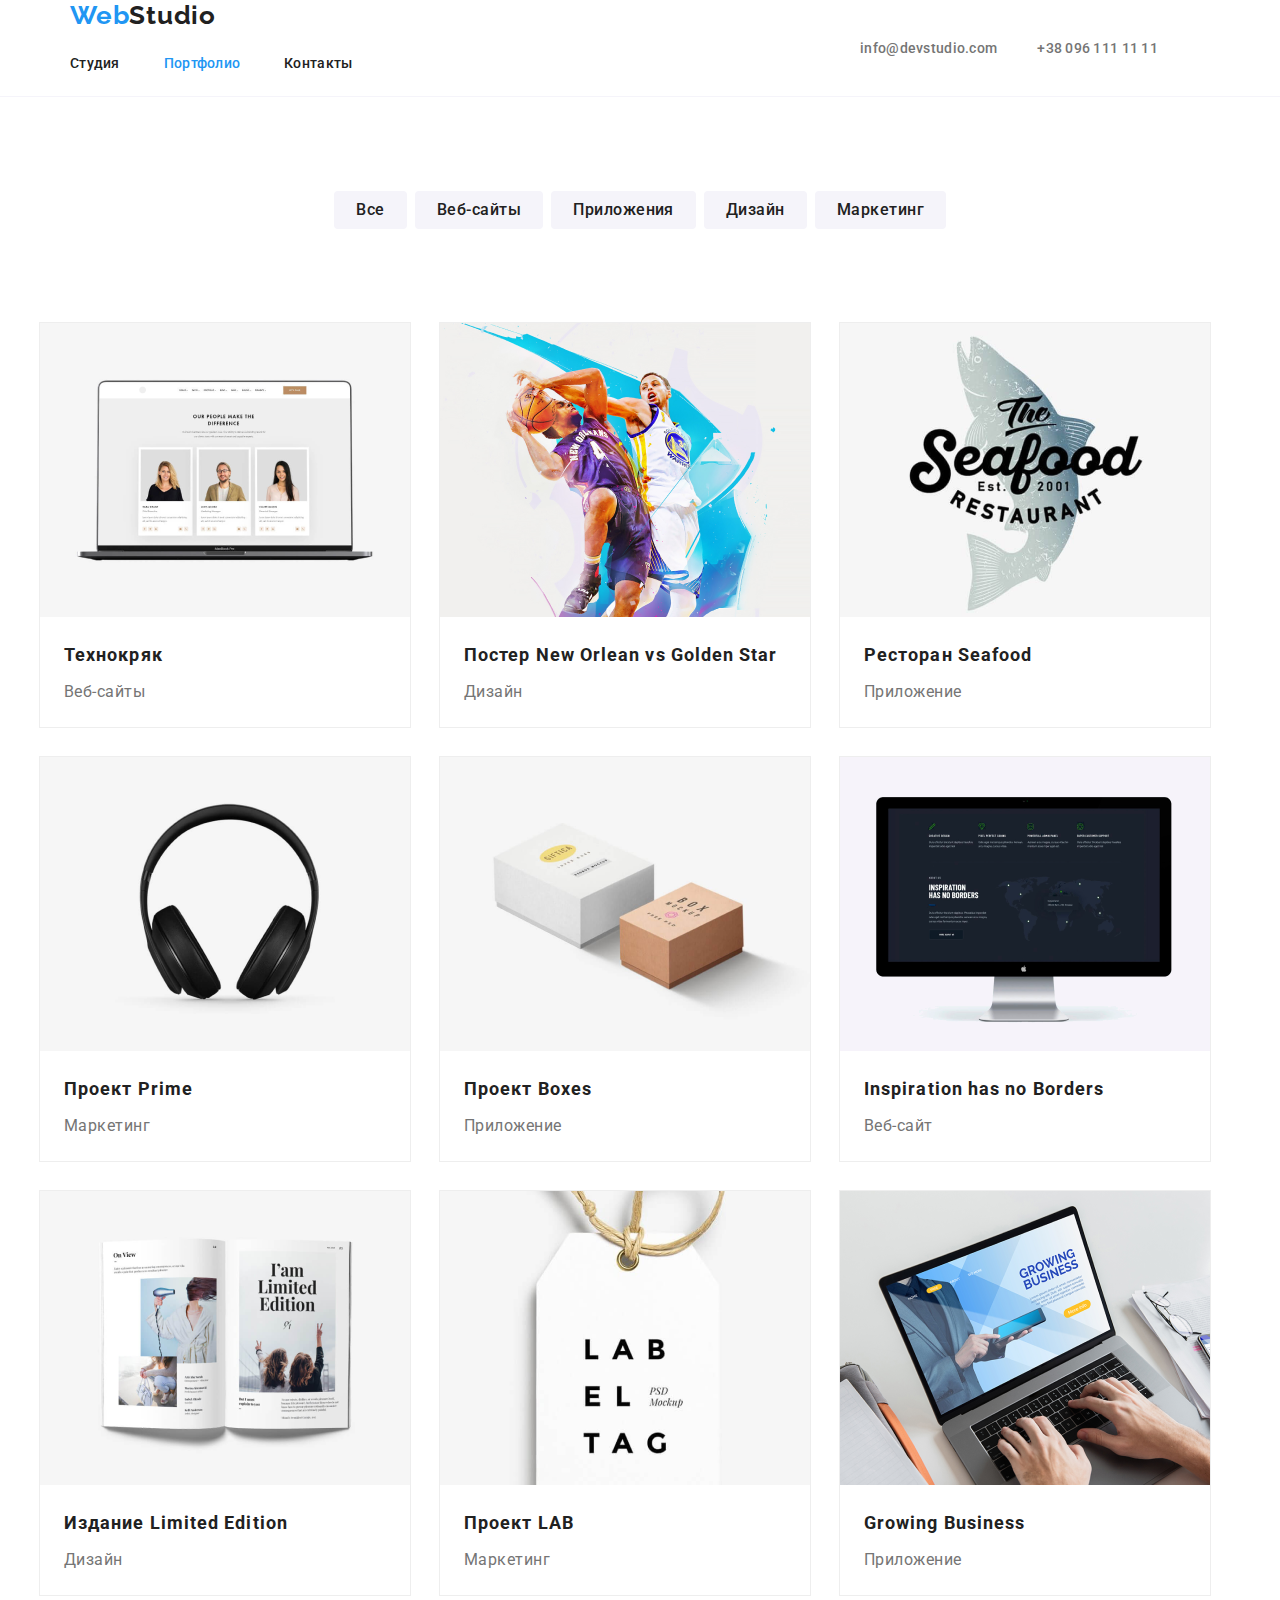
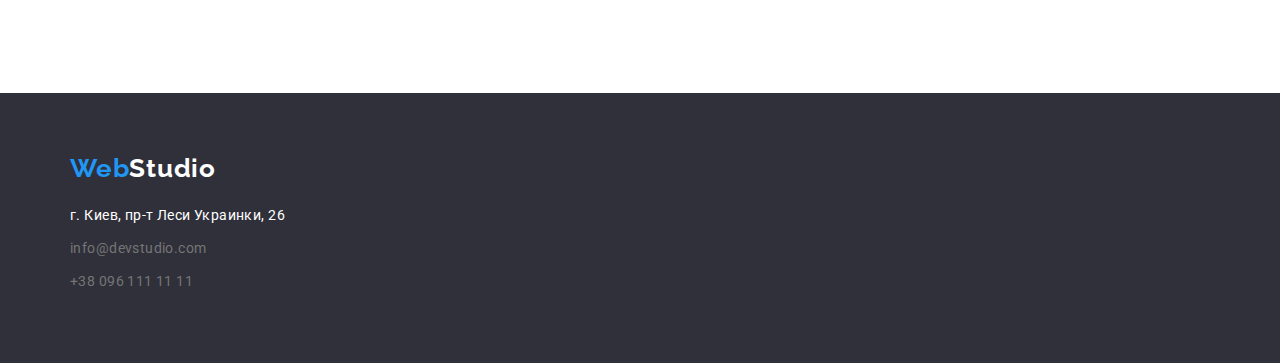
==== commit ddfd1d9e: "Обновляет index.html" ====
--- a/portfolio.html
+++ b/portfolio.html
@@ -15,10 +15,10 @@
     <!--Шапка сайта-->
     <header>
       <div class="head">
-            <a class="logo-blue" href="./index.html">Web<span class="logo-black">Studio</span>
-            </a>
-            <nav>
-              <ul class="site-nav">
+        <nav class="navigation">
+          <a class="logo-blue" href="./index.html">Web<span class="logo-black">Studio</span>
+          </a>
+            <ul class="site-nav">
               <li class="item">
                 <a href="./index.html" class="link ">Студия</a>
               </li>
--- a/css/styles.css
+++ b/css/styles.css
@@ -55,6 +55,7 @@
     margin-bottom: 0;
     padding-left: 0;
 }
+
 /* Common */
 
 .container {
@@ -70,6 +71,9 @@
 
 header {
     
+
+    border-bottom: 1px solid var(--background-secondary-color);
+
     background-color: var(--background-head-color);
 }
 
@@ -80,13 +84,11 @@
     width: 1170px;
     padding: 0 15px;
 	margin: 0 auto;
-    border-bottom: 1px solid var(--background-secondary-color);
-
 }
 
 /* Logo */
+
 .logo-blue {
-
     margin-right: 95px;
 
     font-family: Raleway;
@@ -96,23 +98,20 @@
     letter-spacing: 0.03em;
 
     color: var(--accent-color);
-
 }
 .logo-black {
     color: var(--title-text-color);
 }
 .logo-white {
     color: var(--hero-text-color);
-
 }
 
 /* Site-nav */
 
-/* Задає колір і шрифт для навігації */
 .site-nav .item {
     display: inline-flex;
-
-}
+}
+
 .site-nav > .item:not(:last-child) {
     margin-right: 40px;
 }
@@ -128,10 +127,12 @@
 
     color: var(--title-text-color);
 }
+
 .site-nav .link:hover,
 .site-nav .link:focus{
     color: var(--accent-color);
 }
+
 .site-nav .link.current {
     color: var(--accent-color);
 }
@@ -168,13 +169,16 @@
 .adrress-footer .adrress:focus{
     color: var(--accent-color);
 }
+
 .mail-link {
     margin-left: auto;
     margin-right: 40px;
 }
+
 .adrress-post {
     margin-top: 20px;
     margin-bottom: 9px;
+
     font-style: normal;
     font-weight: 400;
     font-size: 14px;
@@ -183,8 +187,10 @@
 
     color: var(--hero-text-color);
 }
+
 .adrress-footer {
     margin-bottom: 9px;
+
     font-style: normal;
     font-weight: 400;
     font-size: 14px;
@@ -194,17 +200,21 @@
 
 /* Hero */
 .hero {
-    
+    padding-top: 200px;
+    padding-bottom: 200px;
+    text-align: center;
+
     background-color: var(--background-hero-footer-color);
-    text-align: center;
-}
+}
+
 .hero-section {
     display: inline-block;
+
     width: 696px;
-    padding-top: 200px;
-    padding-bottom: 200px;
-    
-}
+    
+    
+}
+
 .hero-title {
     margin: 0 auto 30px;
     
@@ -215,10 +225,6 @@
 
     color: var(--hero-text-color);
 }
-
-
-
-
 
 /* Button */
 .button {
@@ -279,11 +285,12 @@
 }
 
 /* Feature-list */
-
+.section {
+    padding-top: 94px;
+    padding-bottom: 94px;
+} 
 .feature-list {
     display: flex;
-    padding-top: 94px;
-    padding-bottom: 94px;
 }
 .feature-benefits:not(:nth-child(4n)) {
     margin-right: 30px;
@@ -295,16 +302,22 @@
 
 .feature-list .title {
     margin-bottom: 10px;
-    
-
-    font-style: 700;
-    font-weight: bold;
+
+    font-weight: 700;
     font-size: 14px;
     line-height: 1.14;
     letter-spacing: 0.03em;
     text-transform: uppercase;
 
     color: var(--title-text-color);
+}
+
+.feature-list-description {
+    
+    font-weight: 400;
+    font-size: 14px;
+    line-height: 24px;
+    letter-spacing: 0.03em;
 }
 
 /* Employment */
@@ -315,7 +328,6 @@
 
 .team-heading {
     display: block;
-    padding-top: 94px;
     margin-bottom: 50px;
 
     font-weight: 700;
@@ -330,14 +342,14 @@
 .employment {
     display: flex;
     justify-content: space-between;
-    padding-bottom: 94px;
-}
+}
+
 .employment .item {
     width: 370px;
 }
 
 /* Our-team */
-.section-bgc {
+.team-section {
     background-color: var(--background-secondary-color);
 }
 
@@ -345,9 +357,9 @@
 .team-list {
     display: flex;
     justify-content: space-between;
-    padding-bottom: 94px;
     border-radius: 0px;
 }
+
 .team-card {
     width: 270px;
 }
@@ -355,8 +367,9 @@
 .card-face {
     margin-bottom: 30px;
 }
+
 .team-list .person {
-margin-bottom: 10px;
+    margin-bottom: 10px;
 
     font-weight: 500;
     font-size: 16px;
@@ -366,6 +379,7 @@
 
     color: var(--title-text-color);
 }
+
 .duties {
     margin-bottom: 90px;
     font-weight: normal;
@@ -374,9 +388,10 @@
     text-align: center;
     letter-spacing: 0.03em;
 }
+
 .footer {
     padding-top: 60px;
-    padding-bottom: 20px;
+    padding-bottom: 60px;
     background-color: var(--background-hero-footer-color);
 }
 
@@ -390,15 +405,16 @@
 
 /* Butoons */
 .portfolio {
+    padding-top: 94px;
     padding-bottom: 94px;
 }
 
 .filter-item {
 	display: flex;
 	justify-content: center;
-    margin-bottom: 50px;
-    margin-top: 94px;
-}
+    margin-bottom: 94px;
+}
+
 .filter-list:not(:last-child) {
     margin-right: 8px;
 }
@@ -412,6 +428,7 @@
     border-style: none;
     border-radius: 4px;
     min-width: 73px;
+
     font-weight: 500;
     font-size: 16px;
     line-height: 1.62;
@@ -421,6 +438,7 @@
     color: var(--title-text-color);
     background-color: var(--background-secondary-color);
 }
+
 .filter-btn:hover,
 .filter-btn:focus{
     color: var(--hero-text-color);
@@ -433,7 +451,6 @@
     width: 1230px;
     padding: 0 15px;
     margin: 0 auto;
-    
 }
                 
 .offers-list {
@@ -451,12 +468,13 @@
     color: var(--title-text-color);
 } 
 
-
 .offers-list .item {
     width: 370px;
+
     outline: 1px solid #eeeeee;
     margin-right: 30px;
     margin-bottom: 30px;
+
     background-color: #fff;
 }
 
@@ -467,17 +485,12 @@
 .offers-list .item:nth-last-child(-n +3) {
     margin-bottom: 0;
 }
-
+.offers-list a,
 .offers-list img {
     display: block;
 }
 
-.offers-list a {
-    display: block;
-}
-
 .heading {
-   
     font-weight: 400;
     font-size: 16px;
     line-height: 1.87;
